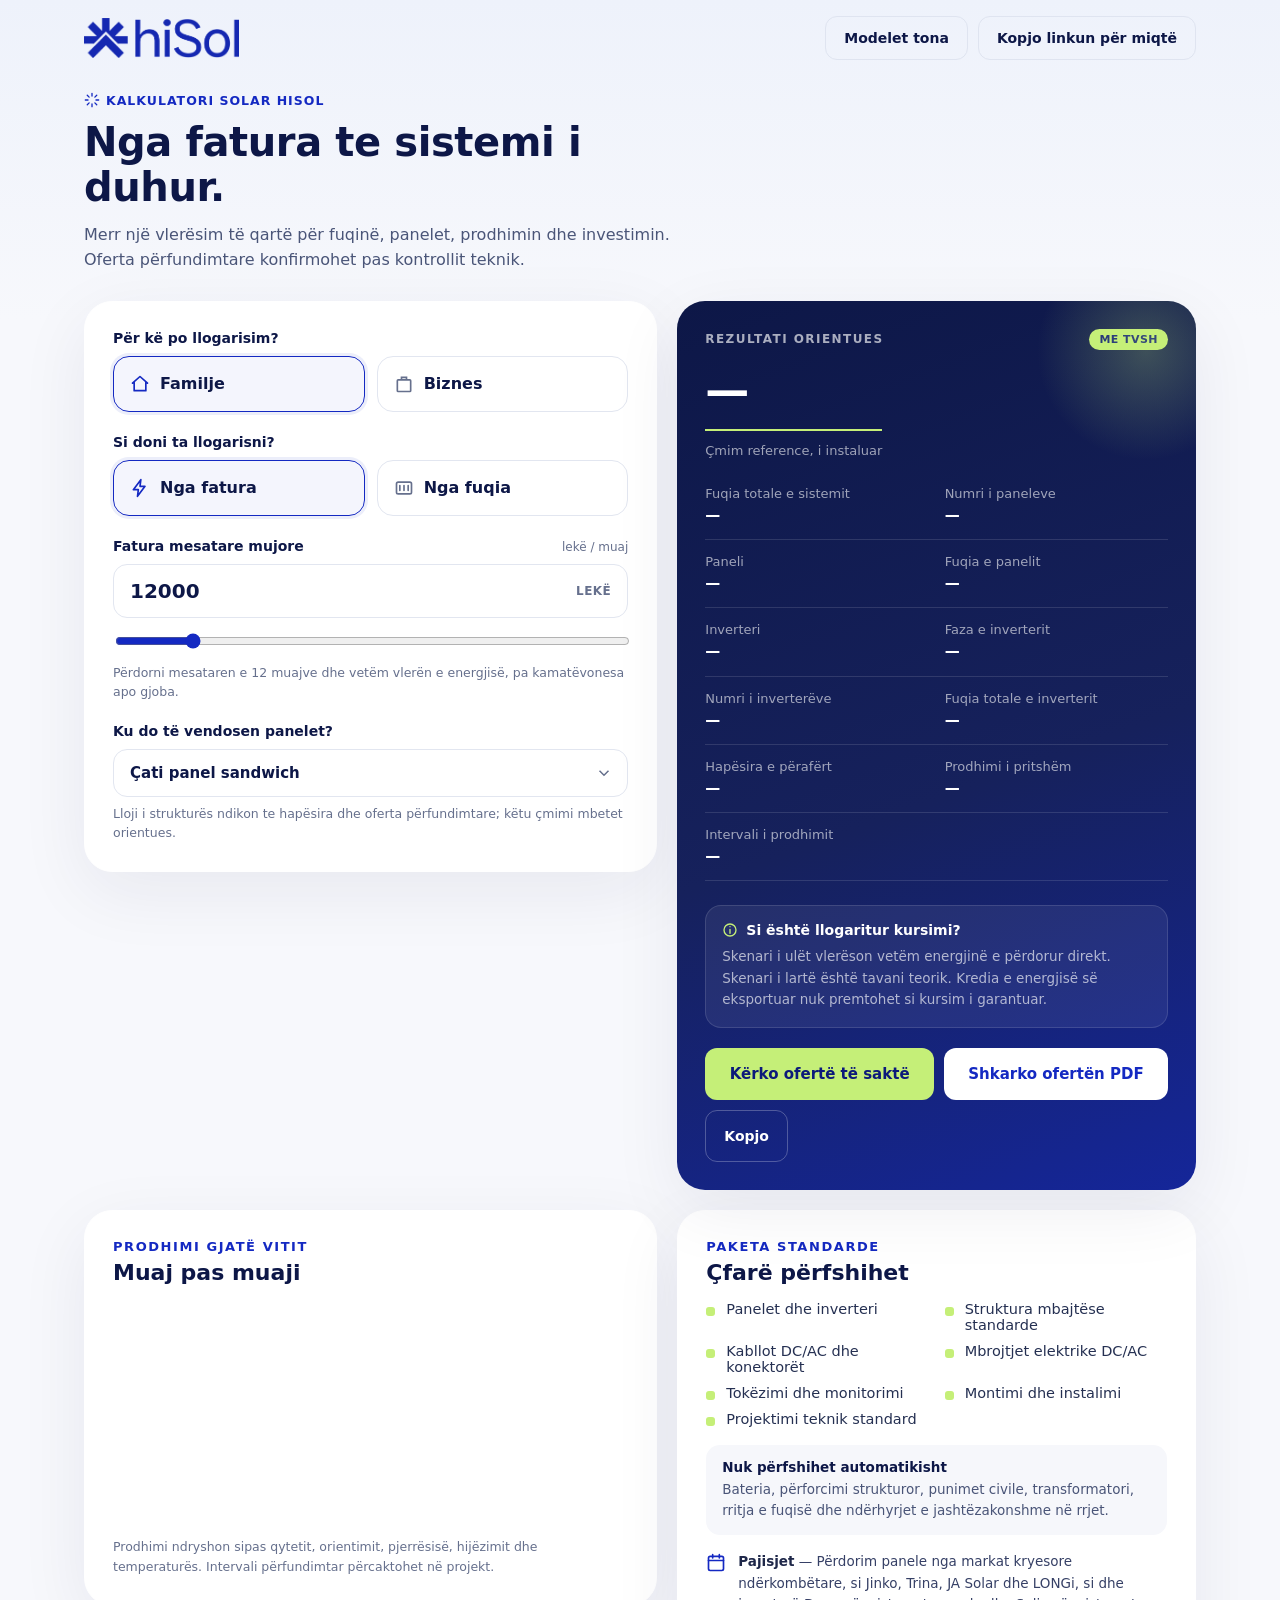
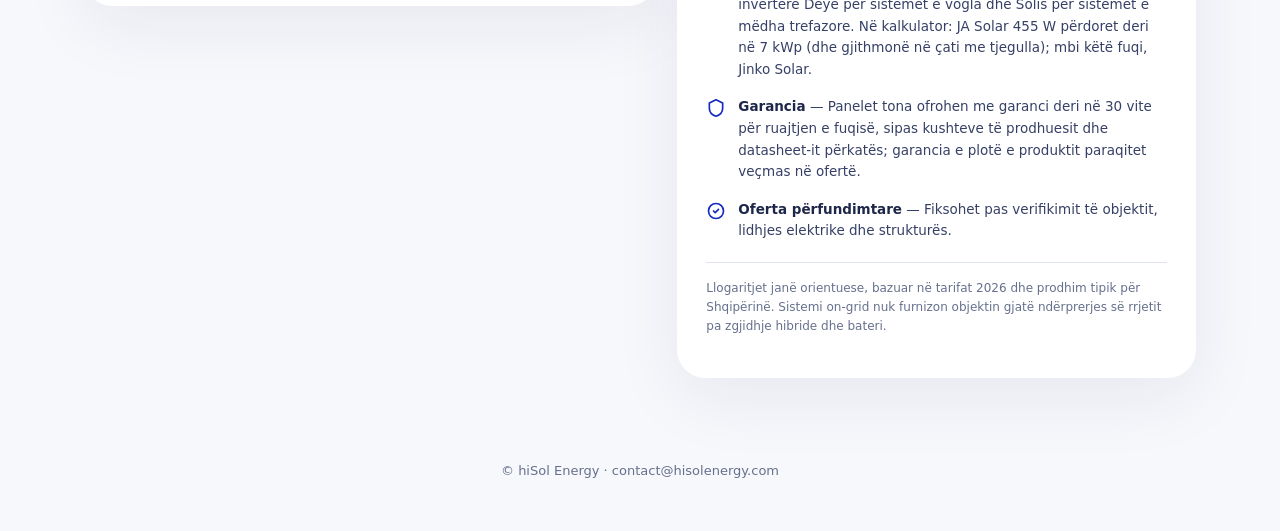
==== kalkulatori/index.html @ e98bb5c3 "move kalkulatori/index.html under kalkulatori/" ====
<!doctype html>
<html lang="sq">
<head>
  <meta charset="utf-8" />
  <meta name="viewport" content="width=device-width, initial-scale=1, viewport-fit=cover" />
  <title>Kalkulatori Solar | hiSol</title>
  <meta name="description" content="Llogarit fuqinë, panelet, prodhimin dhe çmimin orientues të sistemit fotovoltaik hiSol." />

  <link rel="icon" href="assets/favicon.svg" />
  <link rel="apple-touch-icon" href="assets/app-icon-180.png" />
  <link rel="manifest" href="manifest.webmanifest" />
  <meta name="theme-color" content="#1429c2" />
  <meta name="mobile-web-app-capable" content="yes" />
  <meta name="apple-mobile-web-app-capable" content="yes" />
  <meta name="apple-mobile-web-app-status-bar-style" content="default" />
  <meta name="apple-mobile-web-app-title" content="hiSol" />

  <link rel="stylesheet" href="css/styles.css" />
</head>
<body>
  <div class="page">
    <header class="topbar">
      <div class="topbar__inner">
        <img class="logo" src="assets/hisol-logo-header.png" alt="hiSol" />
        <div class="topbar__actions">
          <button id="modelsBtn" class="btn btn--outline" type="button">Modelet tona</button>
          <button id="installBtn" class="btn btn--outline" type="button" hidden>Shto hiSol në celular</button>
          <button id="copyLinkBtn" class="btn btn--outline" type="button">Kopjo linkun për miqtë</button>
        </div>
      </div>
    </header>

    <main class="container">
      <section class="hero">
        <p class="eyebrow">
          <svg class="eyebrow__icon" viewBox="0 0 24 24" fill="none" aria-hidden="true"><path d="M12 2v4M12 18v4M4.9 4.9l2.8 2.8M16.3 16.3l2.8 2.8M2 12h4M18 12h4M4.9 19.1l2.8-2.8M16.3 7.7l2.8-2.8" stroke="currentColor" stroke-width="2" stroke-linecap="round"/></svg>
          KALKULATORI SOLAR HISOL
        </p>
        <h1>Nga fatura te sistemi i duhur.</h1>
        <p class="hero__lead">
          Merr një vlerësim të qartë për fuqinë, panelet, prodhimin dhe investimin. Oferta përfundimtare
          konfirmohet pas kontrollit teknik.
        </p>
      </section>

      <section class="calc-grid">
        <!-- Form card -->
        <form id="calcForm" class="card form-card" novalidate>
          <div class="field-group">
            <label class="field-label">Për kë po llogarisim?</label>
            <div class="radio-row" data-name="customer">
              <label class="radio-tile">
                <input type="radio" name="customer" value="familjar" checked />
                <svg class="radio-tile__icon" viewBox="0 0 24 24" fill="none" aria-hidden="true"><path d="M3 11l9-8 9 8M5 10v10h14V10" stroke="currentColor" stroke-width="2" stroke-linecap="round" stroke-linejoin="round"/></svg>
                <span>Familje</span>
              </label>
              <label class="radio-tile">
                <input type="radio" name="customer" value="biznes" />
                <svg class="radio-tile__icon" viewBox="0 0 24 24" fill="none" aria-hidden="true"><rect x="4" y="7" width="16" height="14" rx="1" stroke="currentColor" stroke-width="2"/><path d="M9 7V4h6v3" stroke="currentColor" stroke-width="2"/></svg>
                <span>Biznes</span>
              </label>
            </div>
          </div>

          <div class="field-group">
            <label class="field-label">Si doni ta llogarisni?</label>
            <div class="radio-row" data-name="method">
              <label class="radio-tile">
                <input type="radio" name="method" value="fatura" checked />
                <svg class="radio-tile__icon" viewBox="0 0 24 24" fill="none" aria-hidden="true"><path d="M13 2 4 14h6l-1 8 9-12h-6l1-8Z" stroke="currentColor" stroke-width="2" stroke-linejoin="round"/></svg>
                <span>Nga fatura</span>
              </label>
              <label class="radio-tile">
                <input type="radio" name="method" value="fuqia" />
                <svg class="radio-tile__icon" viewBox="0 0 24 24" fill="none" aria-hidden="true"><rect x="3" y="5" width="18" height="14" rx="2" stroke="currentColor" stroke-width="2"/><path d="M7 9v6M12 9v6M17 9v6" stroke="currentColor" stroke-width="2" stroke-linecap="round"/></svg>
                <span>Nga fuqia</span>
              </label>
            </div>
          </div>

          <div class="field-group" id="billField">
            <div class="field-label-row">
              <label class="field-label" for="monthlyBill">Fatura mesatare mujore</label>
              <span class="field-unit">lekë / muaj</span>
            </div>
            <div class="number-input">
              <input type="number" id="monthlyBill" min="0" step="500" value="12000" inputmode="numeric" />
              <span class="number-input__suffix">LEKË</span>
            </div>
            <input type="range" id="monthlyBillRange" min="1000" max="80000" step="500" value="12000" />
            <p class="field-hint">Përdorni mesataren e 12 muajve dhe vetëm vlerën e energjisë, pa kamatëvonesa apo gjoba.</p>
          </div>

          <div class="field-group" id="kwpField" hidden>
            <div class="field-label-row">
              <label class="field-label" for="desiredKwp">Fuqia e kërkuar</label>
              <span class="field-unit">kWp</span>
            </div>
            <div class="number-input">
              <input type="number" id="desiredKwp" min="0" step="0.5" value="10" inputmode="decimal" />
              <span class="number-input__suffix">kWp</span>
            </div>
            <input type="range" id="desiredKwpRange" min="1" max="100" step="0.5" value="10" />
          </div>

          <div class="field-group">
            <label class="field-label" for="roof">Ku do të vendosen panelet?</label>
            <select id="roof" class="select">
              <option value="sandwich" selected>Çati panel sandwich</option>
              <option value="terrace">Terracë e sheshtë</option>
              <option value="tile">Çati me tjegulla</option>
              <option value="ground">Në tokë</option>
            </select>
            <p class="field-hint">Lloji i strukturës ndikon te hapësira dhe oferta përfundimtare; këtu çmimi mbetet orientues.</p>
          </div>
        </form>

        <!-- Results card -->
        <section class="card results-card">
          <div class="results-card__head">
            <p class="results-card__label">REZULTATI ORIENTUES</p>
            <span class="badge">ME TVSH</span>
          </div>
          <p class="results-card__price" id="resultPrice">—</p>
          <p class="results-card__price-caption" id="resultPriceCaption">Çmim reference, i instaluar</p>

          <dl class="results-list">
            <div class="results-list__row">
              <div><dt>Fuqia totale e sistemit</dt><dd id="resSystem">—</dd></div>
              <div><dt>Numri i paneleve</dt><dd id="resPanelCount">—</dd></div>
            </div>
            <div class="results-list__row">
              <div><dt>Paneli</dt><dd id="resPanelModel">—</dd></div>
              <div><dt>Fuqia e panelit</dt><dd id="resPanelWatts">—</dd></div>
            </div>
            <div class="results-list__row">
              <div><dt>Inverteri</dt><dd id="resInverter">—</dd></div>
              <div><dt>Faza e inverterit</dt><dd id="resInverterPhase">—</dd></div>
            </div>
            <div class="results-list__row">
              <div><dt>Numri i inverterëve</dt><dd id="resInverterCount">—</dd></div>
              <div><dt>Fuqia totale e inverterit</dt><dd id="resInverterTotalKw">—</dd></div>
            </div>
            <div class="results-list__row">
              <div><dt>Hapësira e përafërt</dt><dd id="resArea">—</dd></div>
              <div><dt>Prodhimi i pritshëm</dt><dd id="resProduction">—</dd></div>
            </div>
            <div class="results-list__row">
              <div><dt>Intervali i prodhimit</dt><dd id="resProductionRange">—</dd></div>
            </div>
            <div class="results-list__row" id="savingsRow" hidden>
              <div><dt>Kursimi i mundshëm</dt><dd class="accent" id="resSavings">—</dd></div>
              <div><dt>Kthimi i investimit</dt><dd class="accent" id="resPayback">—</dd></div>
            </div>
          </dl>

          <p class="results-card__minimum" id="minimumNote" hidden>Rezultati është ngritur te minimumi tregtar prej 3 kWp.</p>

          <div class="results-card__explain">
            <p class="results-card__explain-title">
              <svg viewBox="0 0 24 24" fill="none" aria-hidden="true"><path d="M12 17v-6M12 7h.01" stroke="currentColor" stroke-width="2" stroke-linecap="round"/><circle cx="12" cy="12" r="9" stroke="currentColor" stroke-width="2"/></svg>
              Si është llogaritur kursimi?
            </p>
            <p>Skenari i ulët vlerëson vetëm energjinë e përdorur direkt. Skenari i lartë është tavani teorik. Kredia e energjisë së eksportuar nuk premtohet si kursim i garantuar.</p>
          </div>

          <div class="results-card__actions">
            <button id="offerBtn" class="btn btn--lime" type="button">Kërko ofertë të saktë</button>
            <button id="pdfBtn" class="btn btn--white" type="button">Shkarko ofertën PDF</button>
            <button id="copySummaryBtn" class="btn btn--ghost" type="button">Kopjo</button>
          </div>
        </section>
      </section>

      <section class="lower-grid">
        <section class="card chart-card">
          <div class="chart-card__head">
            <div>
              <p class="section-label">PRODHIMI GJATË VITIT</p>
              <h2>Muaj pas muaji</h2>
            </div>
          </div>
          <div class="chart" id="monthlyChart" role="img" aria-label="Prodhimi mujor"></div>
          <p class="chart-note">Prodhimi ndryshon sipas qytetit, orientimit, pjerrësisë, hijëzimit dhe temperaturës. Intervali përfundimtar përcaktohet në projekt.</p>
        </section>

        <section class="card package-card">
          <p class="section-label">PAKETA STANDARDE</p>
          <h2>Çfarë përfshihet</h2>
          <ul class="checklist">
            <li>Panelet dhe inverteri</li>
            <li>Struktura mbajtëse standarde</li>
            <li>Kabllot DC/AC dhe konektorët</li>
            <li>Mbrojtjet elektrike DC/AC</li>
            <li>Tokëzimi dhe monitorimi</li>
            <li>Montimi dhe instalimi</li>
            <li>Projektimi teknik standard</li>
          </ul>

          <div class="info-block">
            <strong>Nuk përfshihet automatikisht</strong>
            <p>Bateria, përforcimi strukturor, punimet civile, transformatori, rritja e fuqisë dhe ndërhyrjet e jashtëzakonshme në rrjet.</p>
          </div>

          <div class="info-row">
            <svg viewBox="0 0 24 24" fill="none" aria-hidden="true"><rect x="3" y="4" width="18" height="17" rx="2" stroke="currentColor" stroke-width="2"/><path d="M3 9h18M8 2v4M16 2v4" stroke="currentColor" stroke-width="2" stroke-linecap="round"/></svg>
            <p><strong>Pajisjet</strong> — Përdorim panele nga markat kryesore ndërkombëtare, si Jinko, Trina, JA Solar dhe LONGi, si dhe inverterë Deye për sistemet e vogla dhe Solis për sistemet e mëdha trefazore. Në kalkulator: JA Solar 455 W përdoret deri në 7 kWp (dhe gjithmonë në çati me tjegulla); mbi këtë fuqi, Jinko Solar.</p>
          </div>
          <div class="info-row">
            <svg viewBox="0 0 24 24" fill="none" aria-hidden="true"><path d="M12 2 4 6v6c0 5 3.5 8.5 8 10 4.5-1.5 8-5 8-10V6l-8-4Z" stroke="currentColor" stroke-width="2" stroke-linejoin="round"/></svg>
            <p><strong>Garancia</strong> — Panelet tona ofrohen me garanci deri në 30 vite për ruajtjen e fuqisë, sipas kushteve të prodhuesit dhe datasheet-it përkatës; garancia e plotë e produktit paraqitet veçmas në ofertë.</p>
          </div>
          <div class="info-row">
            <svg viewBox="0 0 24 24" fill="none" aria-hidden="true"><path d="M9 12l2 2 4-4" stroke="currentColor" stroke-width="2" stroke-linecap="round" stroke-linejoin="round"/><circle cx="12" cy="12" r="9" stroke="currentColor" stroke-width="2"/></svg>
            <p><strong>Oferta përfundimtare</strong> — Fiksohet pas verifikimit të objektit, lidhjes elektrike dhe strukturës.</p>
          </div>

          <p class="disclaimer">
            Llogaritjet janë orientuese, bazuar në tarifat 2026 dhe prodhim tipik për Shqipërinë. Sistemi on-grid
            nuk furnizon objektin gjatë ndërprerjes së rrjetit pa zgjidhje hibride dhe bateri.
          </p>
        </section>
      </section>
    </main>

    <footer class="footer">
      <p>© <span id="year"></span> hiSol Energy · contact@hisolenergy.com</p>
    </footer>
  </div>

  <!-- Install / PDF dialogs -->
  <dialog id="installDialog" class="dialog">
    <h3>Mbaje hiSol në ekranin tënd</h3>
    <p>Hape kalkulatorin nga ikona në celular. Nevojitet internet.</p>
    <button id="installNowBtn" class="btn btn--primary" type="button" hidden>Instalo hiSol</button>
    <p><strong>iPhone:</strong> Hape linkun në Safari → Share / Ndaj → Add to Home Screen / Shto në ekranin kryesor.</p>
    <p><strong>Android:</strong> Hape në Chrome → menuja ⋮ → Instalo aplikacionin ose Shto në ekranin kryesor.</p>
    <p class="muted">Nëse e hape brenda WhatsApp ose Instagram, zgjidh fillimisht hapjen në shfletues.</p>
    <button class="btn btn--outline" type="button" data-close-dialog>Mbyll</button>
  </dialog>

  <dialog id="offerDialog" class="dialog">
    <h3>Kërko ofertë të saktë</h3>
    <p class="muted">Lini kontaktin tuaj — do t'ju hapet WhatsApp me një mesazh të gatshëm drejt hiSol, gati për ta dërguar.</p>
    <label class="field-label" for="offerName">Emri e mbiemri</label>
    <input type="text" id="offerName" class="text-input" placeholder="p.sh. Elton Hoxha" />
    <label class="field-label" for="offerPhone">Numri i telefonit</label>
    <input type="tel" id="offerPhone" class="text-input" placeholder="p.sh. 069 123 4567" inputmode="tel" />
    <p class="pdf-error" id="offerError" role="alert" hidden></p>
    <div class="dialog__actions">
      <button class="btn btn--outline" type="button" data-close-dialog>Anulo</button>
      <button id="offerSubmitBtn" class="btn btn--primary" type="button">Dërgo në WhatsApp</button>
    </div>
  </dialog>

  <dialog id="pdfDialog" class="dialog">
    <h3>Shkarko ofertën PDF</h3>
    <p class="muted">Përfshin përmbledhjen e sistemit dhe fletët teknike të panelit e inverterit të zgjedhur.</p>
    <label class="field-label" for="pdfClientName">Emri i klientit (opsionale)</label>
    <input type="text" id="pdfClientName" class="text-input" placeholder="p.sh. Elton Hoxha" />
    <label class="field-label" for="pdfClientLocation">Vendndodhja (opsionale)</label>
    <input type="text" id="pdfClientLocation" class="text-input" placeholder="p.sh. Tiranë" />
    <p class="pdf-error" id="pdfError" role="alert" hidden></p>
    <div class="dialog__actions">
      <button class="btn btn--outline" type="button" data-close-dialog>Anulo</button>
      <button id="pdfGenerateBtn" class="btn btn--primary" type="button">Shkarko PDF-në e plotë</button>
    </div>
  </dialog>

  <dialog id="modelsDialog" class="dialog dialog--catalog">
    <div class="catalog-head">
      <h3>Modelet me të cilat punojmë</h3>
      <p class="muted">Katalogu i plotë i paneleve dhe inverterëve. Çmimi dhe konfigurimi final konfirmohen pas verifikimit teknik.</p>
    </div>
    <div id="modelsContent" class="catalog-grid"></div>
    <button class="btn btn--outline" type="button" data-close-dialog>Mbyll</button>
  </dialog>

  <div id="toast" class="toast" hidden></div>

  <script src="vendor/pdf-lib.min.js"></script>
  <script type="module" src="js/app.js"></script>
</body>
</html>
---- kalkulatori/css/styles.css ----
:root {
  --blue: #1429c2;
  --blue-dark: #10229f;
  --navy: #0d1747;
  --lime: #c5ef78;
  --lime-dark: #a7d94d;
  --ink: #0d1747;
  --muted: #66708d;
  --muted-2: #4a5578;
  --border: #dfe4f0;
  --bg: #f6f7fb;
  --white: #ffffff;
  --radius-lg: 28px;
  --radius-md: 18px;
  --radius-sm: 12px;
  --shadow: 0 20px 70px rgba(22, 32, 77, 0.07);
  --font: "Inter", ui-sans-serif, system-ui, -apple-system, "Segoe UI", sans-serif;
}

* { box-sizing: border-box; }

/* [hidden] must always win over component display rules of equal specificity
   (e.g. .btn{display:inline-flex}, .results-list__row{display:grid}). */
[hidden] { display: none !important; }

html, body {
  margin: 0;
  padding: 0;
  background: linear-gradient(180deg, #eef2fb 0%, #f7f8fc 320px, #f7f8fc 100%);
  color: var(--ink);
  font-family: var(--font);
  -webkit-font-smoothing: antialiased;
}

img { max-width: 100%; display: block; }

.container {
  max-width: 1152px;
  margin: 0 auto;
  padding: 0 20px 48px;
}

.topbar__inner {
  max-width: 1152px;
  margin: 0 auto;
  display: flex;
  align-items: center;
  justify-content: space-between;
  gap: 12px;
  padding: 16px 20px 4px;
  flex-wrap: wrap;
}

.logo { height: 40px; width: auto; }

.topbar__actions {
  display: flex;
  gap: 10px;
  flex-wrap: wrap;
  justify-content: flex-end;
}

/* Buttons */
.btn {
  appearance: none;
  border: none;
  cursor: pointer;
  border-radius: var(--radius-sm);
  font-family: var(--font);
  font-weight: 700;
  font-size: 14px;
  padding: 10px 18px;
  height: 44px;
  display: inline-flex;
  align-items: center;
  justify-content: center;
  gap: 8px;
  text-decoration: none;
  transition: background 0.15s ease, border-color 0.15s ease, opacity 0.15s ease;
  white-space: nowrap;
}
.btn--outline {
  background: transparent;
  border: 1px solid var(--border);
  color: var(--navy);
}
.btn--outline:hover { border-color: var(--blue); color: var(--blue); }
.btn--primary { background: var(--blue); color: #fff; height: 48px; width: 100%; font-size: 15px; }
.btn--primary:hover { background: var(--blue-dark); }
.btn--primary:disabled { opacity: 0.7; cursor: default; }
.btn--lime { background: var(--lime); color: #0c1a7a; height: 52px; flex: 1 1 auto; font-size: 15px; }
.btn--lime:hover { background: var(--lime-dark); }
.btn--white { background: #fff; color: var(--blue); height: 52px; flex: 1 1 auto; font-size: 15px; }
.btn--white:hover { background: #f0f1f8; }
.btn--white:disabled { opacity: 0.7; cursor: default; }
.btn--ghost { background: transparent; border: 1px solid rgba(255,255,255,0.25); color: #fff; height: 52px; }
.btn--ghost:hover { background: rgba(255,255,255,0.1); }

/* Hero */
.hero { padding: 28px 0 8px; max-width: 640px; }
.eyebrow {
  display: inline-flex;
  align-items: center;
  gap: 6px;
  color: var(--blue);
  font-weight: 700;
  font-size: 12.5px;
  letter-spacing: 0.08em;
  margin: 0 0 12px;
}
.eyebrow__icon { width: 16px; height: 16px; }
.hero h1 { font-size: clamp(28px, 4.4vw, 40px); line-height: 1.12; margin: 0 0 12px; letter-spacing: -0.01em; }
.hero__lead { color: var(--muted-2); font-size: 16px; line-height: 1.6; margin: 0; }

/* Cards */
.card {
  background: #fff;
  border-radius: var(--radius-lg);
  border: 1px solid #fff;
  box-shadow: var(--shadow);
  padding: 20px;
}
@media (min-width: 640px) { .card { padding: 28px; } }

.calc-grid {
  display: grid;
  gap: 20px;
  margin-top: 20px;
  grid-template-columns: 1fr;
}
@media (min-width: 960px) {
  .calc-grid { grid-template-columns: 1.05fr 0.95fr; align-items: start; }
}

/* Form */
.field-group { margin-bottom: 22px; }
.field-group:last-child { margin-bottom: 0; }
.field-label { display: block; font-size: 14px; font-weight: 600; color: var(--navy); margin-bottom: 10px; }
.field-label-row { display: flex; align-items: baseline; justify-content: space-between; margin-bottom: 10px; }
.field-label-row .field-label { margin-bottom: 0; }
.field-unit { font-size: 12px; color: var(--muted); }
.field-hint { font-size: 12.5px; color: var(--muted); margin: 8px 0 0; line-height: 1.5; }

.radio-row { display: grid; grid-template-columns: 1fr 1fr; gap: 12px; }
.radio-tile {
  display: flex;
  align-items: center;
  gap: 10px;
  min-height: 56px;
  padding: 12px 16px;
  border: 1px solid #e2e6f0;
  border-radius: 16px;
  cursor: pointer;
  transition: border-color 0.15s ease, background 0.15s ease, box-shadow 0.15s ease;
  background: #fff;
}
.radio-tile input { position: absolute; opacity: 0; pointer-events: none; }
.radio-tile__icon { width: 20px; height: 20px; color: var(--muted); flex-shrink: 0; }
.radio-tile span { font-weight: 600; color: var(--navy); }
.radio-tile:has(input:checked) {
  border-color: var(--blue);
  background: rgba(20, 41, 194, 0.045);
  box-shadow: 0 0 0 3px rgba(20, 41, 194, 0.08);
}
.radio-tile:has(input:checked) .radio-tile__icon { color: var(--blue); }
.radio-tile:hover { border-color: rgba(20, 41, 194, 0.45); }

.number-input {
  position: relative;
  display: flex;
  align-items: center;
  border: 1px solid #e2e6f0;
  border-radius: 14px;
  overflow: hidden;
  background: #fff;
}
.number-input input {
  border: none;
  outline: none;
  font-size: 20px;
  font-weight: 700;
  padding: 14px 16px;
  width: 100%;
  font-family: var(--font);
  color: var(--navy);
  background: transparent;
  -moz-appearance: textfield;
}
.number-input input::-webkit-outer-spin-button,
.number-input input::-webkit-inner-spin-button { -webkit-appearance: none; margin: 0; }
.number-input__suffix { padding: 0 16px; font-size: 12px; font-weight: 700; color: var(--muted); letter-spacing: 0.04em; }
.number-input:focus-within { border-color: var(--blue); box-shadow: 0 0 0 3px rgba(20, 41, 194, 0.1); }

input[type="range"] {
  width: 100%;
  margin-top: 12px;
  accent-color: var(--blue);
  height: 22px;
}

.select {
  width: 100%;
  border: 1px solid #e2e6f0;
  border-radius: 14px;
  padding: 14px 16px;
  font-size: 15px;
  font-weight: 600;
  color: var(--navy);
  background: #fff;
  font-family: var(--font);
  appearance: none;
  background-image: url("data:image/svg+xml,%3Csvg xmlns='http://www.w3.org/2000/svg' viewBox='0 0 24 24' fill='none' stroke='%2366708d' stroke-width='2'%3E%3Cpath d='M6 9l6 6 6-6'/%3E%3C/svg%3E");
  background-repeat: no-repeat;
  background-position: right 14px center;
  background-size: 18px;
}
.select:focus { outline: none; border-color: var(--blue); box-shadow: 0 0 0 3px rgba(20, 41, 194, 0.1); }

/* Results card */
.results-card {
  background: linear-gradient(160deg, var(--navy) 0%, #16215c 55%, var(--blue) 130%);
  color: #fff;
  border: none;
  position: relative;
  overflow: hidden;
}
.results-card::after {
  content: "";
  position: absolute;
  top: -60px; right: -60px;
  width: 220px; height: 220px;
  border-radius: 50%;
  background: radial-gradient(circle, rgba(197,239,120,0.25), transparent 70%);
  pointer-events: none;
}
.results-card__head { display: flex; align-items: center; justify-content: space-between; }
.results-card__label { font-size: 12px; font-weight: 700; letter-spacing: 0.12em; color: rgba(255,255,255,0.65); margin: 0; }
.badge { background: var(--lime); color: #0c1a7a; font-size: 11px; font-weight: 800; padding: 4px 10px; border-radius: 999px; letter-spacing: 0.04em; }
.results-card__price { font-size: clamp(32px, 6vw, 44px); font-weight: 800; margin: 14px 0 2px; letter-spacing: -0.01em; }
.results-card__price-caption { margin: 0 0 6px; font-size: 13px; color: rgba(255,255,255,0.6); border-top: 2px solid var(--lime); padding-top: 12px; margin-top: 12px; display: inline-block; }

.results-list { margin: 8px 0 0; }
.results-list__row {
  display: grid;
  grid-template-columns: 1fr 1fr;
  gap: 16px;
  border-bottom: 1px solid rgba(255,255,255,0.12);
  padding: 14px 0;
}
.results-list__row:last-child { border-bottom: none; }
.results-list dt { font-size: 13px; color: rgba(255,255,255,0.6); margin: 0 0 4px; }
.results-list dd { margin: 0; font-size: 15px; font-weight: 600; line-height: 1.35; }
.results-list dd.accent { color: var(--lime); font-size: 16px; }

.results-card__minimum {
  margin: 16px 0 0;
  background: rgba(255,255,255,0.08);
  border-radius: 12px;
  padding: 12px;
  font-size: 13px;
  line-height: 1.5;
  color: rgba(255,255,255,0.85);
}

.results-card__explain {
  margin-top: 24px;
  border: 1px solid rgba(255,255,255,0.12);
  background: rgba(255,255,255,0.065);
  border-radius: 16px;
  padding: 16px;
}
.results-card__explain-title {
  display: flex; align-items: center; gap: 8px;
  font-size: 14px; font-weight: 700; margin: 0;
}
.results-card__explain-title svg { width: 16px; height: 16px; color: var(--lime); flex-shrink: 0; }
.results-card__explain p:last-child { margin: 8px 0 0; font-size: 13.5px; line-height: 1.6; color: rgba(255,255,255,0.65); }

.results-card__actions { margin-top: 20px; display: flex; flex-wrap: wrap; gap: 10px; }
.results-card__actions .btn--lime,
.results-card__actions .btn--white { min-width: 160px; }

/* Lower grid */
.lower-grid {
  display: grid;
  gap: 20px;
  margin-top: 20px;
  grid-template-columns: 1fr;
}
@media (min-width: 960px) {
  .lower-grid { grid-template-columns: 1.05fr 0.95fr; align-items: start; }
}

.section-label { font-size: 13px; font-weight: 700; letter-spacing: 0.12em; color: var(--blue); margin: 0; text-transform: uppercase; }
.chart-card h2, .package-card h2 { font-size: 22px; margin: 6px 0 0; color: var(--navy); }
.chart-card__head { display: flex; align-items: flex-start; justify-content: space-between; gap: 12px; }

.chart { display: flex; align-items: flex-end; gap: 6px; height: 208px; margin-top: 28px; }
@media (min-width: 640px) { .chart { gap: 12px; } }
.chart__col { flex: 1; display: flex; flex-direction: column; align-items: center; gap: 8px; height: 100%; justify-content: flex-end; }
.chart__bar { width: 100%; max-width: 42px; border-radius: 8px 8px 3px 3px; background: linear-gradient(180deg, var(--lime) 0%, var(--blue) 160%); min-height: 4px; }
.chart__label { font-size: 11px; color: var(--muted); font-weight: 600; }
.chart-note { font-size: 12.5px; color: var(--muted); line-height: 1.6; margin: 16px 0 0; }

.checklist { list-style: none; margin: 16px 0 0; padding: 0; display: grid; grid-template-columns: 1fr 1fr; gap: 10px 16px; }
.checklist li {
  position: relative;
  padding-left: 20px;
  font-size: 14.5px;
  color: #253052;
  font-weight: 500;
}
.checklist li::before {
  content: "";
  position: absolute;
  left: 0; top: 6px;
  width: 9px; height: 9px;
  border-radius: 3px;
  background: var(--lime);
}

.info-block {
  margin-top: 18px;
  background: var(--bg);
  border-radius: 14px;
  padding: 14px 16px;
}
.info-block strong { display: block; font-size: 13.5px; color: var(--navy); margin-bottom: 4px; }
.info-block p { margin: 0; font-size: 13.5px; color: var(--muted-2); line-height: 1.55; }

.info-row { display: flex; gap: 12px; margin-top: 16px; }
.info-row svg { width: 20px; height: 20px; color: var(--blue); flex-shrink: 0; margin-top: 2px; }
.info-row p { margin: 0; font-size: 13.5px; line-height: 1.6; color: #364066; }
.info-row strong { color: #1e2749; }

.disclaimer { margin-top: 20px; border-top: 1px solid var(--border); padding-top: 16px; font-size: 12px; line-height: 1.6; color: var(--muted); }

.footer { text-align: center; padding: 24px 20px 40px; color: var(--muted); font-size: 13px; }

/* Dialog */
.dialog {
  border: none;
  border-radius: 20px;
  padding: 24px;
  max-width: 420px;
  width: calc(100% - 40px);
  box-shadow: 0 30px 80px rgba(13,23,71,0.25);
  color: var(--navy);
  font-family: var(--font);
}
.dialog::backdrop { background: rgba(13,23,71,0.45); backdrop-filter: blur(2px); }
.dialog--catalog { max-width: 880px; max-height: calc(100vh - 60px); overflow-y: auto; }

.catalog-head { border-bottom: 1px solid var(--border); padding-bottom: 14px; margin-bottom: 4px; }
.catalog-head h3 { margin-bottom: 4px; }

.catalog-grid {
  display: grid;
  grid-template-columns: repeat(auto-fill, minmax(200px, 1fr));
  gap: 14px;
  margin: 16px 0;
}

.catalog-card {
  display: flex;
  flex-direction: column;
  border: 1px solid #e6e9f2;
  border-radius: 16px;
  padding: 16px;
  background: #fff;
  transition: border-color 0.15s ease, box-shadow 0.15s ease;
}
.catalog-card:hover { border-color: rgba(20,41,194,0.35); box-shadow: 0 6px 18px rgba(22,32,77,0.06); }
.catalog-card__brand { font-size: 11px; font-weight: 700; letter-spacing: 0.08em; color: var(--blue); text-transform: uppercase; margin: 0; }
.catalog-card__model { font-size: 15px; font-weight: 700; color: var(--navy); margin: 6px 0 10px; line-height: 1.3; word-break: break-word; }
.catalog-card__power { display: inline-block; align-self: flex-start; font-size: 12px; font-weight: 700; color: #253052; background: var(--bg); border-radius: 999px; padding: 4px 12px; margin-bottom: 14px; }
.catalog-card__link {
  margin-top: auto;
  text-align: center;
  font-size: 13px;
  font-weight: 700;
  color: var(--blue);
  text-decoration: none;
  border: 1px solid var(--border);
  border-radius: 10px;
  padding: 9px 12px;
}
.catalog-card__link:hover { background: rgba(20,41,194,0.06); }
.dialog h3 { margin: 0 0 10px; font-size: 19px; }
.dialog p { font-size: 14.5px; line-height: 1.6; margin: 0 0 12px; color: #3a4364; }
.dialog p.muted { color: var(--muted); font-size: 13px; }
.dialog .btn { margin-top: 4px; }
.dialog__actions { display: flex; gap: 10px; margin-top: 8px; }
.dialog__actions .btn { flex: 1; }

.text-input {
  width: 100%;
  border: 1px solid #e2e6f0;
  border-radius: 12px;
  padding: 12px 14px;
  font-size: 14px;
  font-family: var(--font);
  margin: 0 0 14px;
}
.text-input:focus { outline: none; border-color: var(--blue); box-shadow: 0 0 0 3px rgba(20,41,194,0.1); }

.pdf-error {
  background: #fef2f2; color: #b91c1c; border-radius: 10px; padding: 10px 12px; font-size: 13px; margin-bottom: 12px;
}

/* Toast */
.toast {
  position: fixed;
  bottom: 24px;
  left: 50%;
  transform: translateX(-50%);
  background: var(--navy);
  color: #fff;
  padding: 12px 20px;
  border-radius: 12px;
  font-size: 14px;
  font-weight: 600;
  box-shadow: 0 12px 30px rgba(13,23,71,0.3);
  z-index: 50;
}

@media (max-width: 480px) {
  .checklist { grid-template-columns: 1fr; }
  .results-card__actions { flex-direction: column; }
  .results-card__actions .btn { width: 100%; }
}
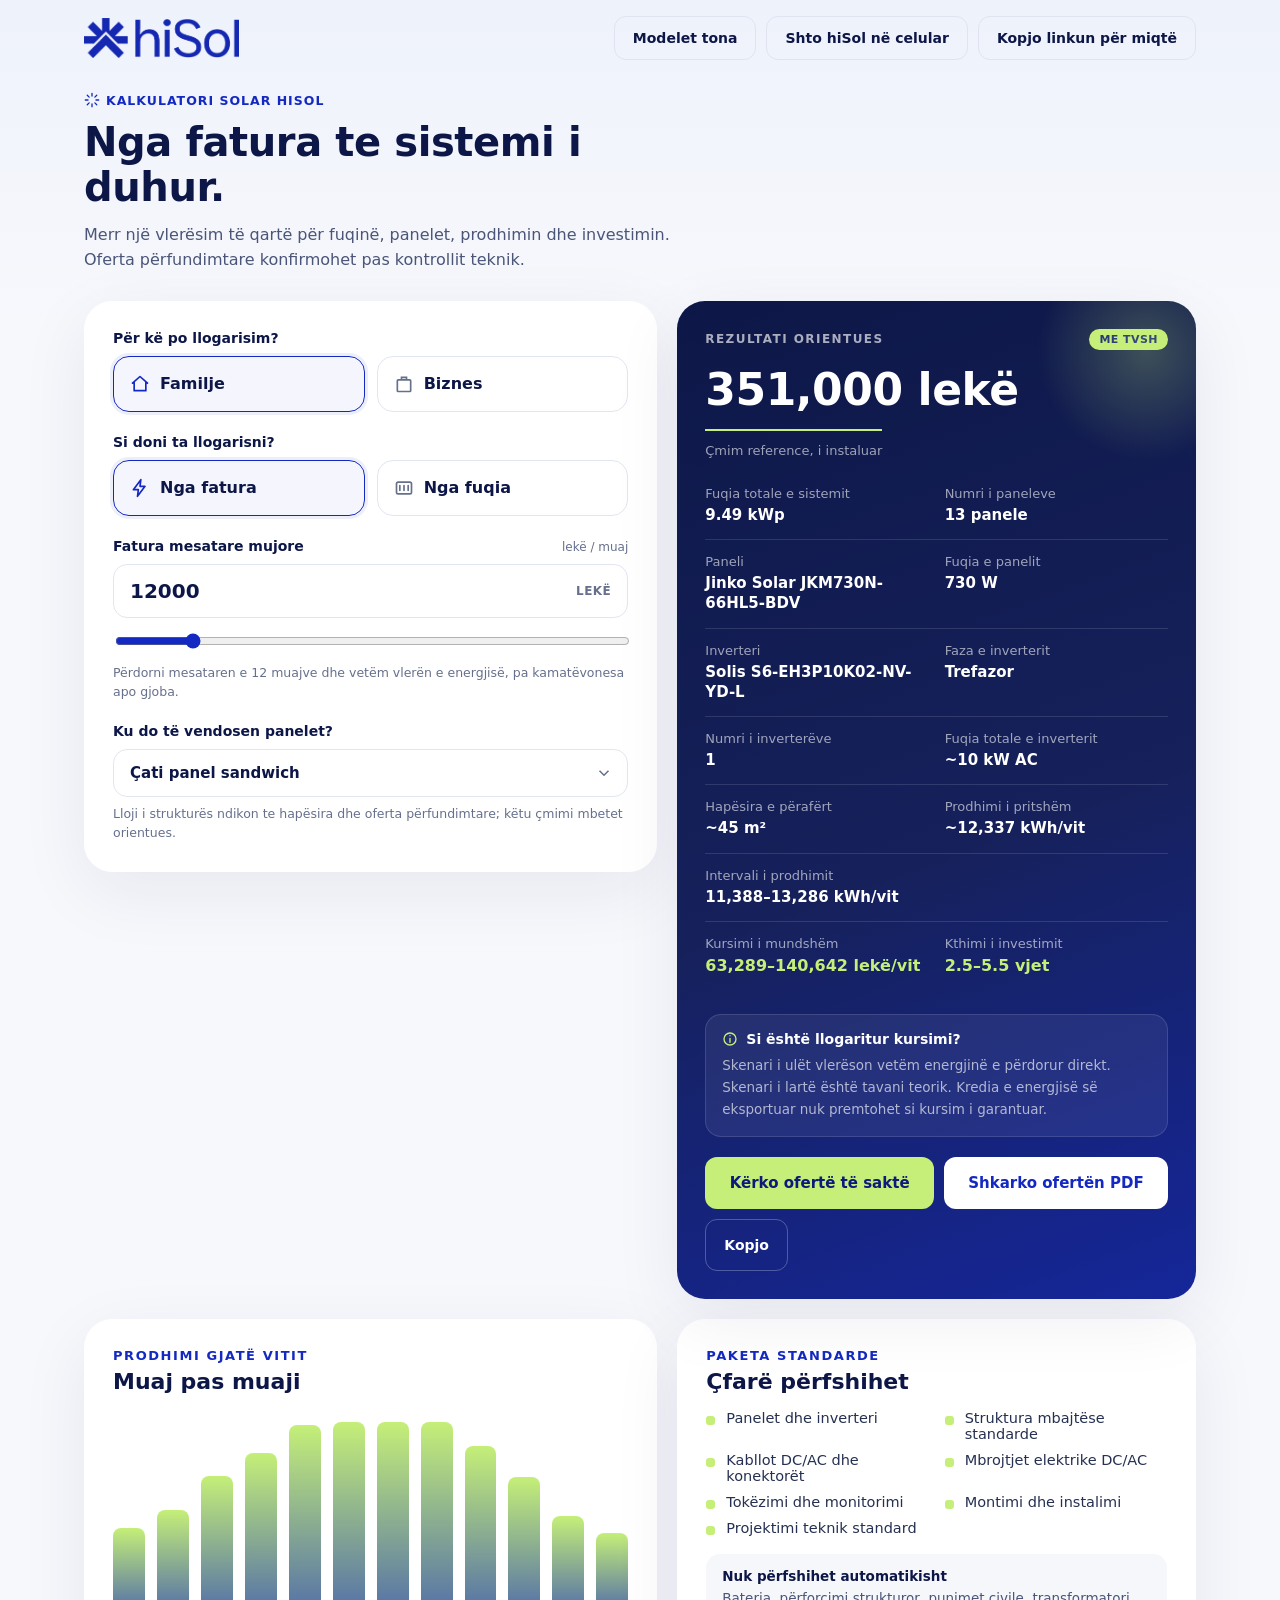
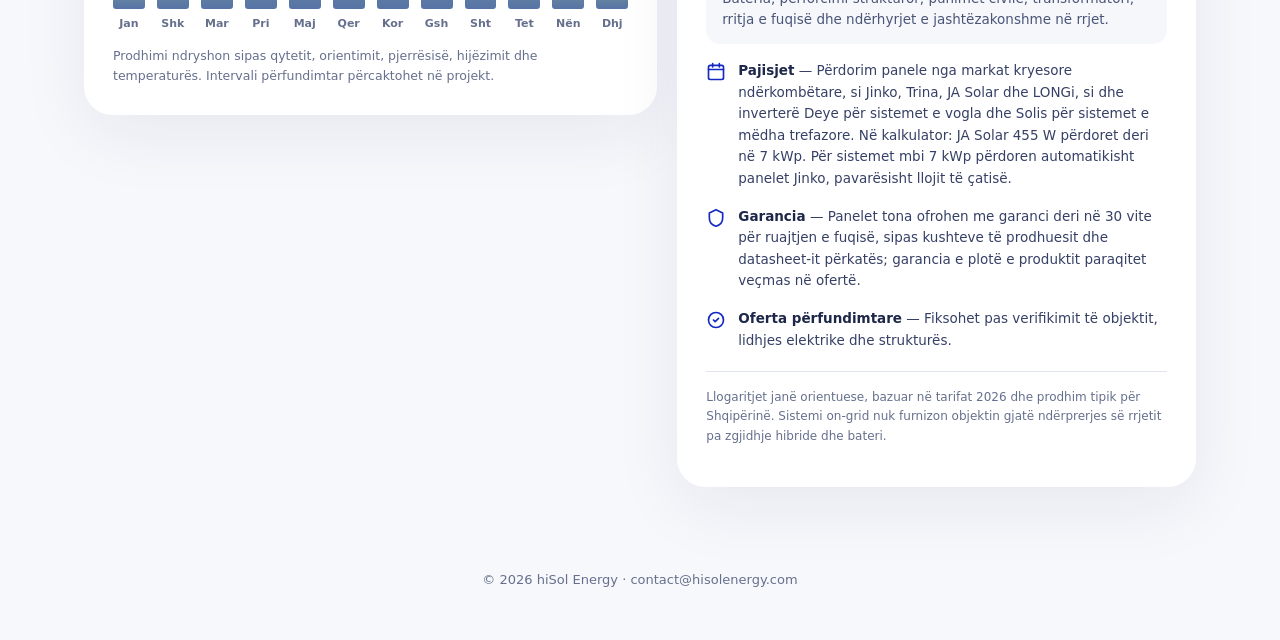
==== commit 9010c90e: "Update outdated JA Solar 7kWp rule text (no longer roof-type dependent)" ====
--- a/kalkulatori/index.html
+++ b/kalkulatori/index.html
@@ -204,7 +204,7 @@
 
           <div class="info-row">
             <svg viewBox="0 0 24 24" fill="none" aria-hidden="true"><rect x="3" y="4" width="18" height="17" rx="2" stroke="currentColor" stroke-width="2"/><path d="M3 9h18M8 2v4M16 2v4" stroke="currentColor" stroke-width="2" stroke-linecap="round"/></svg>
-            <p><strong>Pajisjet</strong> — Përdorim panele nga markat kryesore ndërkombëtare, si Jinko, Trina, JA Solar dhe LONGi, si dhe inverterë Deye për sistemet e vogla dhe Solis për sistemet e mëdha trefazore. Në kalkulator: JA Solar 455 W përdoret deri në 7 kWp (dhe gjithmonë në çati me tjegulla); mbi këtë fuqi, Jinko Solar.</p>
+            <p><strong>Pajisjet</strong> — Përdorim panele nga markat kryesore ndërkombëtare, si Jinko, Trina, JA Solar dhe LONGi, si dhe inverterë Deye për sistemet e vogla dhe Solis për sistemet e mëdha trefazore. Në kalkulator: JA Solar 455 W përdoret deri në 7 kWp. Për sistemet mbi 7 kWp përdoren automatikisht panelet Jinko, pavarësisht llojit të çatisë.</p>
           </div>
           <div class="info-row">
             <svg viewBox="0 0 24 24" fill="none" aria-hidden="true"><path d="M12 2 4 6v6c0 5 3.5 8.5 8 10 4.5-1.5 8-5 8-10V6l-8-4Z" stroke="currentColor" stroke-width="2" stroke-linejoin="round"/></svg>
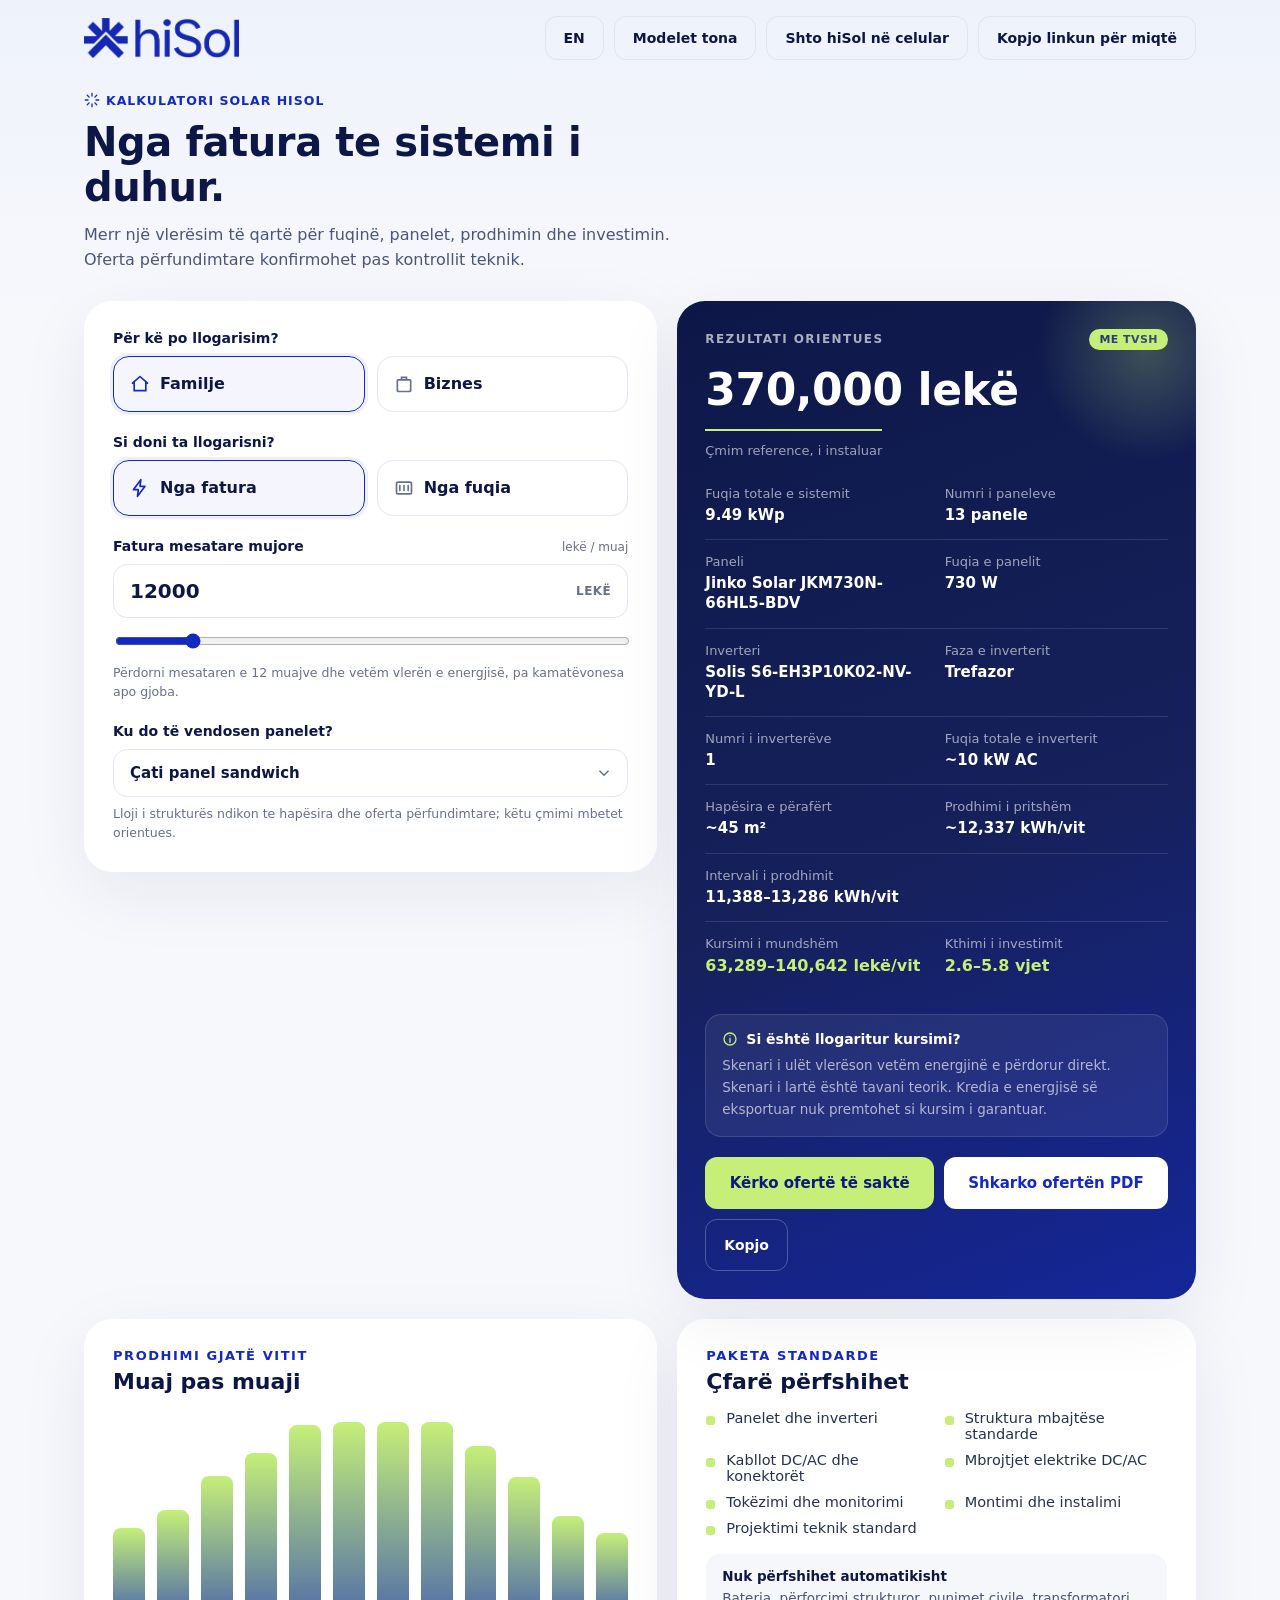
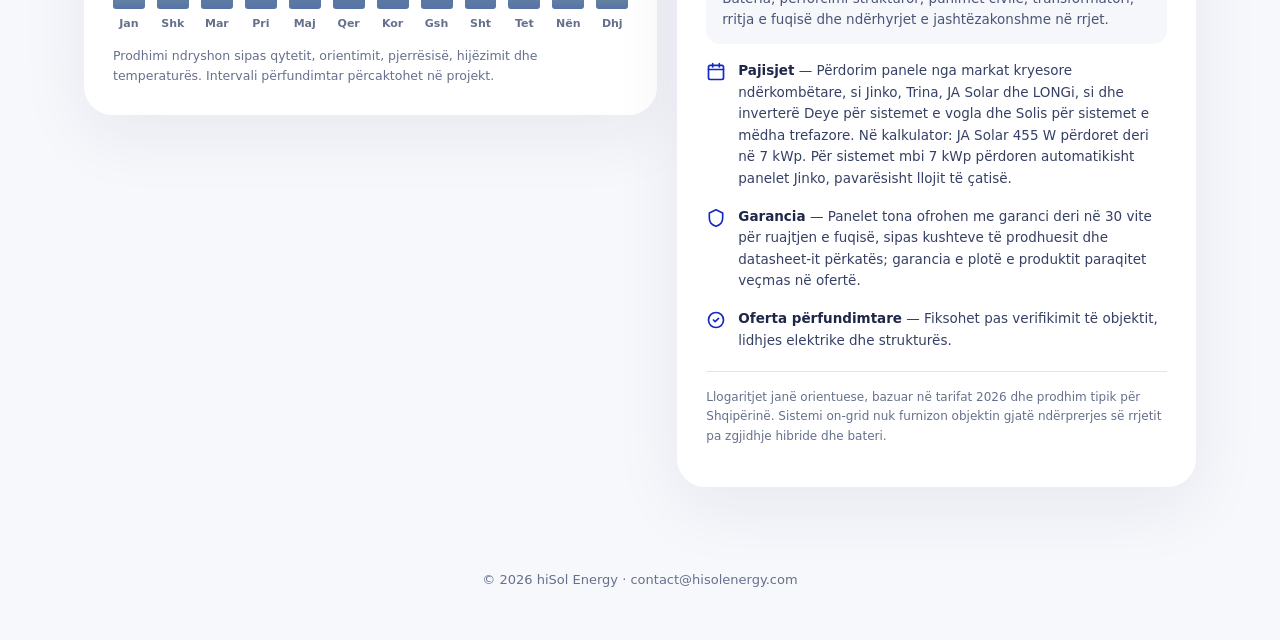
==== commit 66b3e94a: "Add full SQ/EN language toggle across the site and calculator Adds i18n.js, a shared client-side dic" ====
--- a/kalkulatori/index.html
+++ b/kalkulatori/index.html
@@ -21,11 +21,12 @@
   <div class="page">
     <header class="topbar">
       <div class="topbar__inner">
-        <img class="logo" src="assets/hisol-logo-header.png" alt="hiSol" />
+        <a class="logo-link" href="../" aria-label="hiSol"><img class="logo" src="assets/hisol-logo-header.png" alt="hiSol" /></a>
         <div class="topbar__actions">
-          <button id="modelsBtn" class="btn btn--outline" type="button">Modelet tona</button>
-          <button id="installBtn" class="btn btn--outline" type="button" hidden>Shto hiSol në celular</button>
-          <button id="copyLinkBtn" class="btn btn--outline" type="button">Kopjo linkun për miqtë</button>
+          <button type="button" class="btn btn--outline" data-lang-toggle aria-label="Switch to English">EN</button>
+          <button id="modelsBtn" class="btn btn--outline" type="button" data-i18n="calc.modelsBtn">Modelet tona</button>
+          <button id="installBtn" class="btn btn--outline" type="button" hidden data-i18n="calc.installBtn">Shto hiSol në celular</button>
+          <button id="copyLinkBtn" class="btn btn--outline" type="button" data-i18n="calc.copyLinkBtn">Kopjo linkun për miqtë</button>
         </div>
       </div>
     </header>
@@ -34,10 +35,10 @@
       <section class="hero">
         <p class="eyebrow">
           <svg class="eyebrow__icon" viewBox="0 0 24 24" fill="none" aria-hidden="true"><path d="M12 2v4M12 18v4M4.9 4.9l2.8 2.8M16.3 16.3l2.8 2.8M2 12h4M18 12h4M4.9 19.1l2.8-2.8M16.3 7.7l2.8-2.8" stroke="currentColor" stroke-width="2" stroke-linecap="round"/></svg>
-          KALKULATORI SOLAR HISOL
+          <span data-i18n="calc.heroEyebrow">KALKULATORI SOLAR HISOL</span>
         </p>
-        <h1>Nga fatura te sistemi i duhur.</h1>
-        <p class="hero__lead">
+        <h1 data-i18n="calc.heroH1">Nga fatura te sistemi i duhur.</h1>
+        <p class="hero__lead" data-i18n="calc.heroLead">
           Merr një vlerësim të qartë për fuqinë, panelet, prodhimin dhe investimin. Oferta përfundimtare
           konfirmohet pas kontrollit teknik.
         </p>
@@ -47,53 +48,53 @@
         <!-- Form card -->
         <form id="calcForm" class="card form-card" novalidate>
           <div class="field-group">
-            <label class="field-label">Për kë po llogarisim?</label>
+            <label class="field-label" data-i18n="calc.forWhomLabel">Për kë po llogarisim?</label>
             <div class="radio-row" data-name="customer">
               <label class="radio-tile">
                 <input type="radio" name="customer" value="familjar" checked />
                 <svg class="radio-tile__icon" viewBox="0 0 24 24" fill="none" aria-hidden="true"><path d="M3 11l9-8 9 8M5 10v10h14V10" stroke="currentColor" stroke-width="2" stroke-linecap="round" stroke-linejoin="round"/></svg>
-                <span>Familje</span>
+                <span data-i18n="calc.customerFamily">Familje</span>
               </label>
               <label class="radio-tile">
                 <input type="radio" name="customer" value="biznes" />
                 <svg class="radio-tile__icon" viewBox="0 0 24 24" fill="none" aria-hidden="true"><rect x="4" y="7" width="16" height="14" rx="1" stroke="currentColor" stroke-width="2"/><path d="M9 7V4h6v3" stroke="currentColor" stroke-width="2"/></svg>
-                <span>Biznes</span>
+                <span data-i18n="calc.customerBusiness">Biznes</span>
               </label>
             </div>
           </div>
 
           <div class="field-group">
-            <label class="field-label">Si doni ta llogarisni?</label>
+            <label class="field-label" data-i18n="calc.methodLabel">Si doni ta llogarisni?</label>
             <div class="radio-row" data-name="method">
               <label class="radio-tile">
                 <input type="radio" name="method" value="fatura" checked />
                 <svg class="radio-tile__icon" viewBox="0 0 24 24" fill="none" aria-hidden="true"><path d="M13 2 4 14h6l-1 8 9-12h-6l1-8Z" stroke="currentColor" stroke-width="2" stroke-linejoin="round"/></svg>
-                <span>Nga fatura</span>
+                <span data-i18n="calc.methodBill">Nga fatura</span>
               </label>
               <label class="radio-tile">
                 <input type="radio" name="method" value="fuqia" />
                 <svg class="radio-tile__icon" viewBox="0 0 24 24" fill="none" aria-hidden="true"><rect x="3" y="5" width="18" height="14" rx="2" stroke="currentColor" stroke-width="2"/><path d="M7 9v6M12 9v6M17 9v6" stroke="currentColor" stroke-width="2" stroke-linecap="round"/></svg>
-                <span>Nga fuqia</span>
+                <span data-i18n="calc.methodPower">Nga fuqia</span>
               </label>
             </div>
           </div>
 
           <div class="field-group" id="billField">
             <div class="field-label-row">
-              <label class="field-label" for="monthlyBill">Fatura mesatare mujore</label>
-              <span class="field-unit">lekë / muaj</span>
+              <label class="field-label" for="monthlyBill" data-i18n="calc.billLabel">Fatura mesatare mujore</label>
+              <span class="field-unit" data-i18n="calc.billUnit">lekë / muaj</span>
             </div>
             <div class="number-input">
               <input type="number" id="monthlyBill" min="0" step="500" value="12000" inputmode="numeric" />
-              <span class="number-input__suffix">LEKË</span>
+              <span class="number-input__suffix" data-i18n="calc.billSuffix">LEKË</span>
             </div>
             <input type="range" id="monthlyBillRange" min="1000" max="80000" step="500" value="12000" />
-            <p class="field-hint">Përdorni mesataren e 12 muajve dhe vetëm vlerën e energjisë, pa kamatëvonesa apo gjoba.</p>
+            <p class="field-hint" data-i18n="calc.billHint">Përdorni mesataren e 12 muajve dhe vetëm vlerën e energjisë, pa kamatëvonesa apo gjoba.</p>
           </div>
 
           <div class="field-group" id="kwpField" hidden>
             <div class="field-label-row">
-              <label class="field-label" for="desiredKwp">Fuqia e kërkuar</label>
+              <label class="field-label" for="desiredKwp" data-i18n="calc.kwpLabel">Fuqia e kërkuar</label>
               <span class="field-unit">kWp</span>
             </div>
             <div class="number-input">
@@ -104,70 +105,70 @@
           </div>
 
           <div class="field-group">
-            <label class="field-label" for="roof">Ku do të vendosen panelet?</label>
+            <label class="field-label" for="roof" data-i18n="calc.roofLabel">Ku do të vendosen panelet?</label>
             <select id="roof" class="select">
-              <option value="sandwich" selected>Çati panel sandwich</option>
-              <option value="terrace">Terracë e sheshtë</option>
-              <option value="tile">Çati me tjegulla</option>
-              <option value="ground">Në tokë</option>
+              <option value="sandwich" selected data-i18n="calc.roofSandwich">Çati panel sandwich</option>
+              <option value="terrace" data-i18n="calc.roofTerrace">Terracë e sheshtë</option>
+              <option value="tile" data-i18n="calc.roofTile">Çati me tjegulla</option>
+              <option value="ground" data-i18n="calc.roofGround">Në tokë</option>
             </select>
-            <p class="field-hint">Lloji i strukturës ndikon te hapësira dhe oferta përfundimtare; këtu çmimi mbetet orientues.</p>
+            <p class="field-hint" data-i18n="calc.roofHint">Lloji i strukturës ndikon te hapësira dhe oferta përfundimtare; këtu çmimi mbetet orientues.</p>
           </div>
         </form>
 
         <!-- Results card -->
         <section class="card results-card">
           <div class="results-card__head">
-            <p class="results-card__label">REZULTATI ORIENTUES</p>
-            <span class="badge">ME TVSH</span>
+            <p class="results-card__label" data-i18n="calc.resultLabel">REZULTATI ORIENTUES</p>
+            <span class="badge" data-i18n="calc.resultBadge">ME TVSH</span>
           </div>
           <p class="results-card__price" id="resultPrice">—</p>
-          <p class="results-card__price-caption" id="resultPriceCaption">Çmim reference, i instaluar</p>
+          <p class="results-card__price-caption" id="resultPriceCaption" data-i18n="calc.resultPriceCaption">Çmim reference, i instaluar</p>
 
           <dl class="results-list">
             <div class="results-list__row">
-              <div><dt>Fuqia totale e sistemit</dt><dd id="resSystem">—</dd></div>
-              <div><dt>Numri i paneleve</dt><dd id="resPanelCount">—</dd></div>
-            </div>
-            <div class="results-list__row">
-              <div><dt>Paneli</dt><dd id="resPanelModel">—</dd></div>
-              <div><dt>Fuqia e panelit</dt><dd id="resPanelWatts">—</dd></div>
-            </div>
-            <div class="results-list__row">
-              <div><dt>Inverteri</dt><dd id="resInverter">—</dd></div>
-              <div><dt>Faza e inverterit</dt><dd id="resInverterPhase">—</dd></div>
-            </div>
-            <div class="results-list__row">
-              <div><dt>Numri i inverterëve</dt><dd id="resInverterCount">—</dd></div>
-              <div><dt>Fuqia totale e inverterit</dt><dd id="resInverterTotalKw">—</dd></div>
-            </div>
-            <div class="results-list__row">
-              <div><dt>Hapësira e përafërt</dt><dd id="resArea">—</dd></div>
-              <div><dt>Prodhimi i pritshëm</dt><dd id="resProduction">—</dd></div>
-            </div>
-            <div class="results-list__row">
-              <div><dt>Intervali i prodhimit</dt><dd id="resProductionRange">—</dd></div>
+              <div><dt data-i18n="calc.rowSystemPower">Fuqia totale e sistemit</dt><dd id="resSystem">—</dd></div>
+              <div><dt data-i18n="calc.rowPanelCount">Numri i paneleve</dt><dd id="resPanelCount">—</dd></div>
+            </div>
+            <div class="results-list__row">
+              <div><dt data-i18n="calc.rowPanel">Paneli</dt><dd id="resPanelModel">—</dd></div>
+              <div><dt data-i18n="calc.rowPanelWatts">Fuqia e panelit</dt><dd id="resPanelWatts">—</dd></div>
+            </div>
+            <div class="results-list__row">
+              <div><dt data-i18n="calc.rowInverter">Inverteri</dt><dd id="resInverter">—</dd></div>
+              <div><dt data-i18n="calc.rowInverterPhase">Faza e inverterit</dt><dd id="resInverterPhase">—</dd></div>
+            </div>
+            <div class="results-list__row">
+              <div><dt data-i18n="calc.rowInverterCount">Numri i inverterëve</dt><dd id="resInverterCount">—</dd></div>
+              <div><dt data-i18n="calc.rowInverterTotalKw">Fuqia totale e inverterit</dt><dd id="resInverterTotalKw">—</dd></div>
+            </div>
+            <div class="results-list__row">
+              <div><dt data-i18n="calc.rowArea">Hapësira e përafërt</dt><dd id="resArea">—</dd></div>
+              <div><dt data-i18n="calc.rowProduction">Prodhimi i pritshëm</dt><dd id="resProduction">—</dd></div>
+            </div>
+            <div class="results-list__row">
+              <div><dt data-i18n="calc.rowProductionRange">Intervali i prodhimit</dt><dd id="resProductionRange">—</dd></div>
             </div>
             <div class="results-list__row" id="savingsRow" hidden>
-              <div><dt>Kursimi i mundshëm</dt><dd class="accent" id="resSavings">—</dd></div>
-              <div><dt>Kthimi i investimit</dt><dd class="accent" id="resPayback">—</dd></div>
+              <div><dt data-i18n="calc.rowSavings">Kursimi i mundshëm</dt><dd class="accent" id="resSavings">—</dd></div>
+              <div><dt data-i18n="calc.rowPayback">Kthimi i investimit</dt><dd class="accent" id="resPayback">—</dd></div>
             </div>
           </dl>
 
-          <p class="results-card__minimum" id="minimumNote" hidden>Rezultati është ngritur te minimumi tregtar prej 3 kWp.</p>
+          <p class="results-card__minimum" id="minimumNote" hidden data-i18n="calc.minimumNote">Rezultati është ngritur te minimumi tregtar prej 3 kWp.</p>
 
           <div class="results-card__explain">
             <p class="results-card__explain-title">
               <svg viewBox="0 0 24 24" fill="none" aria-hidden="true"><path d="M12 17v-6M12 7h.01" stroke="currentColor" stroke-width="2" stroke-linecap="round"/><circle cx="12" cy="12" r="9" stroke="currentColor" stroke-width="2"/></svg>
-              Si është llogaritur kursimi?
+              <span data-i18n="calc.explainTitle">Si është llogaritur kursimi?</span>
             </p>
-            <p>Skenari i ulët vlerëson vetëm energjinë e përdorur direkt. Skenari i lartë është tavani teorik. Kredia e energjisë së eksportuar nuk premtohet si kursim i garantuar.</p>
+            <p data-i18n="calc.explainBody">Skenari i ulët vlerëson vetëm energjinë e përdorur direkt. Skenari i lartë është tavani teorik. Kredia e energjisë së eksportuar nuk premtohet si kursim i garantuar.</p>
           </div>
 
           <div class="results-card__actions">
-            <button id="offerBtn" class="btn btn--lime" type="button">Kërko ofertë të saktë</button>
-            <button id="pdfBtn" class="btn btn--white" type="button">Shkarko ofertën PDF</button>
-            <button id="copySummaryBtn" class="btn btn--ghost" type="button">Kopjo</button>
+            <button id="offerBtn" class="btn btn--lime" type="button" data-i18n="calc.offerBtn">Kërko ofertë të saktë</button>
+            <button id="pdfBtn" class="btn btn--white" type="button" data-i18n="calc.pdfBtn">Shkarko ofertën PDF</button>
+            <button id="copySummaryBtn" class="btn btn--ghost" type="button" data-i18n="calc.copyBtn">Kopjo</button>
           </div>
         </section>
       </section>
@@ -176,46 +177,46 @@
         <section class="card chart-card">
           <div class="chart-card__head">
             <div>
-              <p class="section-label">PRODHIMI GJATË VITIT</p>
-              <h2>Muaj pas muaji</h2>
-            </div>
-          </div>
-          <div class="chart" id="monthlyChart" role="img" aria-label="Prodhimi mujor"></div>
-          <p class="chart-note">Prodhimi ndryshon sipas qytetit, orientimit, pjerrësisë, hijëzimit dhe temperaturës. Intervali përfundimtar përcaktohet në projekt.</p>
+              <p class="section-label" data-i18n="calc.chartLabel">PRODHIMI GJATË VITIT</p>
+              <h2 data-i18n="calc.chartTitle">Muaj pas muaji</h2>
+            </div>
+          </div>
+          <div class="chart" id="monthlyChart" role="img" aria-label="Prodhimi mujor" data-i18n-aria-label="calc.chartAriaLabel"></div>
+          <p class="chart-note" data-i18n="calc.chartNote">Prodhimi ndryshon sipas qytetit, orientimit, pjerrësisë, hijëzimit dhe temperaturës. Intervali përfundimtar përcaktohet në projekt.</p>
         </section>
 
         <section class="card package-card">
-          <p class="section-label">PAKETA STANDARDE</p>
-          <h2>Çfarë përfshihet</h2>
+          <p class="section-label" data-i18n="calc.packageLabel">PAKETA STANDARDE</p>
+          <h2 data-i18n="calc.packageTitle">Çfarë përfshihet</h2>
           <ul class="checklist">
-            <li>Panelet dhe inverteri</li>
-            <li>Struktura mbajtëse standarde</li>
-            <li>Kabllot DC/AC dhe konektorët</li>
-            <li>Mbrojtjet elektrike DC/AC</li>
-            <li>Tokëzimi dhe monitorimi</li>
-            <li>Montimi dhe instalimi</li>
-            <li>Projektimi teknik standard</li>
+            <li data-i18n="calc.packageItems.0">Panelet dhe inverteri</li>
+            <li data-i18n="calc.packageItems.1">Struktura mbajtëse standarde</li>
+            <li data-i18n="calc.packageItems.2">Kabllot DC/AC dhe konektorët</li>
+            <li data-i18n="calc.packageItems.3">Mbrojtjet elektrike DC/AC</li>
+            <li data-i18n="calc.packageItems.4">Tokëzimi dhe monitorimi</li>
+            <li data-i18n="calc.packageItems.5">Montimi dhe instalimi</li>
+            <li data-i18n="calc.packageItems.6">Projektimi teknik standard</li>
           </ul>
 
           <div class="info-block">
-            <strong>Nuk përfshihet automatikisht</strong>
-            <p>Bateria, përforcimi strukturor, punimet civile, transformatori, rritja e fuqisë dhe ndërhyrjet e jashtëzakonshme në rrjet.</p>
+            <strong data-i18n="calc.notIncludedTitle">Nuk përfshihet automatikisht</strong>
+            <p data-i18n="calc.notIncludedBody">Bateria, përforcimi strukturor, punimet civile, transformatori, rritja e fuqisë dhe ndërhyrjet e jashtëzakonshme në rrjet.</p>
           </div>
 
           <div class="info-row">
             <svg viewBox="0 0 24 24" fill="none" aria-hidden="true"><rect x="3" y="4" width="18" height="17" rx="2" stroke="currentColor" stroke-width="2"/><path d="M3 9h18M8 2v4M16 2v4" stroke="currentColor" stroke-width="2" stroke-linecap="round"/></svg>
-            <p><strong>Pajisjet</strong> — Përdorim panele nga markat kryesore ndërkombëtare, si Jinko, Trina, JA Solar dhe LONGi, si dhe inverterë Deye për sistemet e vogla dhe Solis për sistemet e mëdha trefazore. Në kalkulator: JA Solar 455 W përdoret deri në 7 kWp. Për sistemet mbi 7 kWp përdoren automatikisht panelet Jinko, pavarësisht llojit të çatisë.</p>
+            <p data-i18n="calc.equipmentBody" data-i18n-html><strong>Pajisjet</strong> — Përdorim panele nga markat kryesore ndërkombëtare, si Jinko, Trina, JA Solar dhe LONGi, si dhe inverterë Deye për sistemet e vogla dhe Solis për sistemet e mëdha trefazore. Në kalkulator: JA Solar 455 W përdoret deri në 7 kWp. Për sistemet mbi 7 kWp përdoren automatikisht panelet Jinko, pavarësisht llojit të çatisë.</p>
           </div>
           <div class="info-row">
             <svg viewBox="0 0 24 24" fill="none" aria-hidden="true"><path d="M12 2 4 6v6c0 5 3.5 8.5 8 10 4.5-1.5 8-5 8-10V6l-8-4Z" stroke="currentColor" stroke-width="2" stroke-linejoin="round"/></svg>
-            <p><strong>Garancia</strong> — Panelet tona ofrohen me garanci deri në 30 vite për ruajtjen e fuqisë, sipas kushteve të prodhuesit dhe datasheet-it përkatës; garancia e plotë e produktit paraqitet veçmas në ofertë.</p>
+            <p data-i18n="calc.warrantyBody" data-i18n-html><strong>Garancia</strong> — Panelet tona ofrohen me garanci deri në 30 vite për ruajtjen e fuqisë, sipas kushteve të prodhuesit dhe datasheet-it përkatës; garancia e plotë e produktit paraqitet veçmas në ofertë.</p>
           </div>
           <div class="info-row">
             <svg viewBox="0 0 24 24" fill="none" aria-hidden="true"><path d="M9 12l2 2 4-4" stroke="currentColor" stroke-width="2" stroke-linecap="round" stroke-linejoin="round"/><circle cx="12" cy="12" r="9" stroke="currentColor" stroke-width="2"/></svg>
-            <p><strong>Oferta përfundimtare</strong> — Fiksohet pas verifikimit të objektit, lidhjes elektrike dhe strukturës.</p>
-          </div>
-
-          <p class="disclaimer">
+            <p data-i18n="calc.finalOfferBody" data-i18n-html><strong>Oferta përfundimtare</strong> — Fiksohet pas verifikimit të objektit, lidhjes elektrike dhe strukturës.</p>
+          </div>
+
+          <p class="disclaimer" data-i18n="calc.disclaimer">
             Llogaritjet janë orientuese, bazuar në tarifat 2026 dhe prodhim tipik për Shqipërinë. Sistemi on-grid
             nuk furnizon objektin gjatë ndërprerjes së rrjetit pa zgjidhje hibride dhe bateri.
           </p>
@@ -224,60 +225,61 @@
     </main>
 
     <footer class="footer">
-      <p>© <span id="year"></span> hiSol Energy · contact@hisolenergy.com</p>
+      <p>© <span id="year"></span> <span data-i18n="calc.footer">hiSol Energy · contact@hisolenergy.com</span></p>
     </footer>
   </div>
 
   <!-- Install / PDF dialogs -->
   <dialog id="installDialog" class="dialog">
-    <h3>Mbaje hiSol në ekranin tënd</h3>
-    <p>Hape kalkulatorin nga ikona në celular. Nevojitet internet.</p>
-    <button id="installNowBtn" class="btn btn--primary" type="button" hidden>Instalo hiSol</button>
-    <p><strong>iPhone:</strong> Hape linkun në Safari → Share / Ndaj → Add to Home Screen / Shto në ekranin kryesor.</p>
-    <p><strong>Android:</strong> Hape në Chrome → menuja ⋮ → Instalo aplikacionin ose Shto në ekranin kryesor.</p>
-    <p class="muted">Nëse e hape brenda WhatsApp ose Instagram, zgjidh fillimisht hapjen në shfletues.</p>
-    <button class="btn btn--outline" type="button" data-close-dialog>Mbyll</button>
+    <h3 data-i18n="calc.installTitle">Mbaje hiSol në ekranin tënd</h3>
+    <p data-i18n="calc.installBody">Hape kalkulatorin nga ikona në celular. Nevojitet internet.</p>
+    <button id="installNowBtn" class="btn btn--primary" type="button" hidden data-i18n="calc.installNowBtn">Instalo hiSol</button>
+    <p data-i18n="calc.installIphone" data-i18n-html><strong>iPhone:</strong> Hape linkun në Safari → Share / Ndaj → Add to Home Screen / Shto në ekranin kryesor.</p>
+    <p data-i18n="calc.installAndroid" data-i18n-html><strong>Android:</strong> Hape në Chrome → menuja ⋮ → Instalo aplikacionin ose Shto në ekranin kryesor.</p>
+    <p class="muted" data-i18n="calc.installWarn">Nëse e hape brenda WhatsApp ose Instagram, zgjidh fillimisht hapjen në shfletues.</p>
+    <button class="btn btn--outline" type="button" data-close-dialog data-i18n="calc.closeBtn">Mbyll</button>
   </dialog>
 
   <dialog id="offerDialog" class="dialog">
-    <h3>Kërko ofertë të saktë</h3>
-    <p class="muted">Lini kontaktin tuaj — do t'ju hapet WhatsApp me një mesazh të gatshëm drejt hiSol, gati për ta dërguar.</p>
-    <label class="field-label" for="offerName">Emri e mbiemri</label>
+    <h3 data-i18n="calc.offerTitle">Kërko ofertë të saktë</h3>
+    <p class="muted" data-i18n="calc.offerBody">Lini kontaktin tuaj — do t'ju hapet WhatsApp me një mesazh të gatshëm drejt hiSol, gati për ta dërguar.</p>
+    <label class="field-label" for="offerName" data-i18n="calc.offerNameLabel">Emri e mbiemri</label>
     <input type="text" id="offerName" class="text-input" placeholder="p.sh. Elton Hoxha" />
-    <label class="field-label" for="offerPhone">Numri i telefonit</label>
+    <label class="field-label" for="offerPhone" data-i18n="calc.offerPhoneLabel">Numri i telefonit</label>
     <input type="tel" id="offerPhone" class="text-input" placeholder="p.sh. 069 123 4567" inputmode="tel" />
     <p class="pdf-error" id="offerError" role="alert" hidden></p>
     <div class="dialog__actions">
-      <button class="btn btn--outline" type="button" data-close-dialog>Anulo</button>
-      <button id="offerSubmitBtn" class="btn btn--primary" type="button">Dërgo në WhatsApp</button>
+      <button class="btn btn--outline" type="button" data-close-dialog data-i18n="calc.cancelBtn">Anulo</button>
+      <button id="offerSubmitBtn" class="btn btn--primary" type="button" data-i18n="calc.offerSubmitBtn">Dërgo në WhatsApp</button>
     </div>
   </dialog>
 
   <dialog id="pdfDialog" class="dialog">
-    <h3>Shkarko ofertën PDF</h3>
-    <p class="muted">Përfshin përmbledhjen e sistemit dhe fletët teknike të panelit e inverterit të zgjedhur.</p>
-    <label class="field-label" for="pdfClientName">Emri i klientit (opsionale)</label>
+    <h3 data-i18n="calc.pdfTitle">Shkarko ofertën PDF</h3>
+    <p class="muted" data-i18n="calc.pdfBody">Përfshin përmbledhjen e sistemit dhe fletët teknike të panelit e inverterit të zgjedhur.</p>
+    <label class="field-label" for="pdfClientName" data-i18n="calc.pdfClientNameLabel">Emri i klientit (opsionale)</label>
     <input type="text" id="pdfClientName" class="text-input" placeholder="p.sh. Elton Hoxha" />
-    <label class="field-label" for="pdfClientLocation">Vendndodhja (opsionale)</label>
+    <label class="field-label" for="pdfClientLocation" data-i18n="calc.pdfClientLocationLabel">Vendndodhja (opsionale)</label>
     <input type="text" id="pdfClientLocation" class="text-input" placeholder="p.sh. Tiranë" />
     <p class="pdf-error" id="pdfError" role="alert" hidden></p>
     <div class="dialog__actions">
-      <button class="btn btn--outline" type="button" data-close-dialog>Anulo</button>
-      <button id="pdfGenerateBtn" class="btn btn--primary" type="button">Shkarko PDF-në e plotë</button>
+      <button class="btn btn--outline" type="button" data-close-dialog data-i18n="calc.cancelBtn">Anulo</button>
+      <button id="pdfGenerateBtn" class="btn btn--primary" type="button" data-i18n="calc.pdfGenerateBtn">Shkarko PDF-në e plotë</button>
     </div>
   </dialog>
 
   <dialog id="modelsDialog" class="dialog dialog--catalog">
     <div class="catalog-head">
-      <h3>Modelet me të cilat punojmë</h3>
-      <p class="muted">Katalogu i plotë i paneleve dhe inverterëve. Çmimi dhe konfigurimi final konfirmohen pas verifikimit teknik.</p>
+      <h3 data-i18n="calc.modelsTitle">Modelet me të cilat punojmë</h3>
+      <p class="muted" data-i18n="calc.modelsBody">Katalogu i plotë i paneleve dhe inverterëve. Çmimi dhe konfigurimi final konfirmohen pas verifikimit teknik.</p>
     </div>
     <div id="modelsContent" class="catalog-grid"></div>
-    <button class="btn btn--outline" type="button" data-close-dialog>Mbyll</button>
+    <button class="btn btn--outline" type="button" data-close-dialog data-i18n="calc.closeBtn">Mbyll</button>
   </dialog>
 
   <div id="toast" class="toast" hidden></div>
 
+  <script src="../i18n.js"></script>
   <script src="vendor/pdf-lib.min.js"></script>
   <script type="module" src="js/app.js"></script>
 </body>
--- a/kalkulatori/css/styles.css
+++ b/kalkulatori/css/styles.css
@@ -52,6 +52,7 @@
 }
 
 .logo { height: 40px; width: auto; }
+.logo-link { display: inline-flex; text-decoration: none; }
 
 .topbar__actions {
   display: flex;
@@ -351,7 +352,28 @@
 .dialog::backdrop { background: rgba(13,23,71,0.45); backdrop-filter: blur(2px); }
 .dialog--catalog { max-width: 880px; max-height: calc(100vh - 60px); overflow-y: auto; }
 
-.catalog-head { border-bottom: 1px solid var(--border); padding-bottom: 14px; margin-bottom: 4px; }
+.catalog-back {
+  appearance: none;
+  -webkit-appearance: none;
+  position: sticky;
+  top: 0;
+  width: 34px;
+  height: 34px;
+  border-radius: 50%;
+  border: 1px solid var(--border);
+  background: #fff;
+  display: flex;
+  align-items: center;
+  justify-content: center;
+  color: var(--blue);
+  cursor: pointer;
+  box-shadow: 0 4px 10px rgba(13,23,71,0.12);
+  z-index: 2;
+  margin-bottom: -34px;
+}
+.catalog-back:hover { background: var(--bg); }
+
+.catalog-head { padding-left: 46px; border-bottom: 1px solid var(--border); padding-bottom: 14px; margin-bottom: 4px; min-height: 34px; }
 .catalog-head h3 { margin-bottom: 4px; }
 
 .catalog-grid {
@@ -428,4 +450,6 @@
   .checklist { grid-template-columns: 1fr; }
   .results-card__actions { flex-direction: column; }
   .results-card__actions .btn { width: 100%; }
-}
+  .container { padding-left: 24px; padding-right: 24px; }
+  .topbar__inner { padding-left: 24px; padding-right: 24px; }
+}
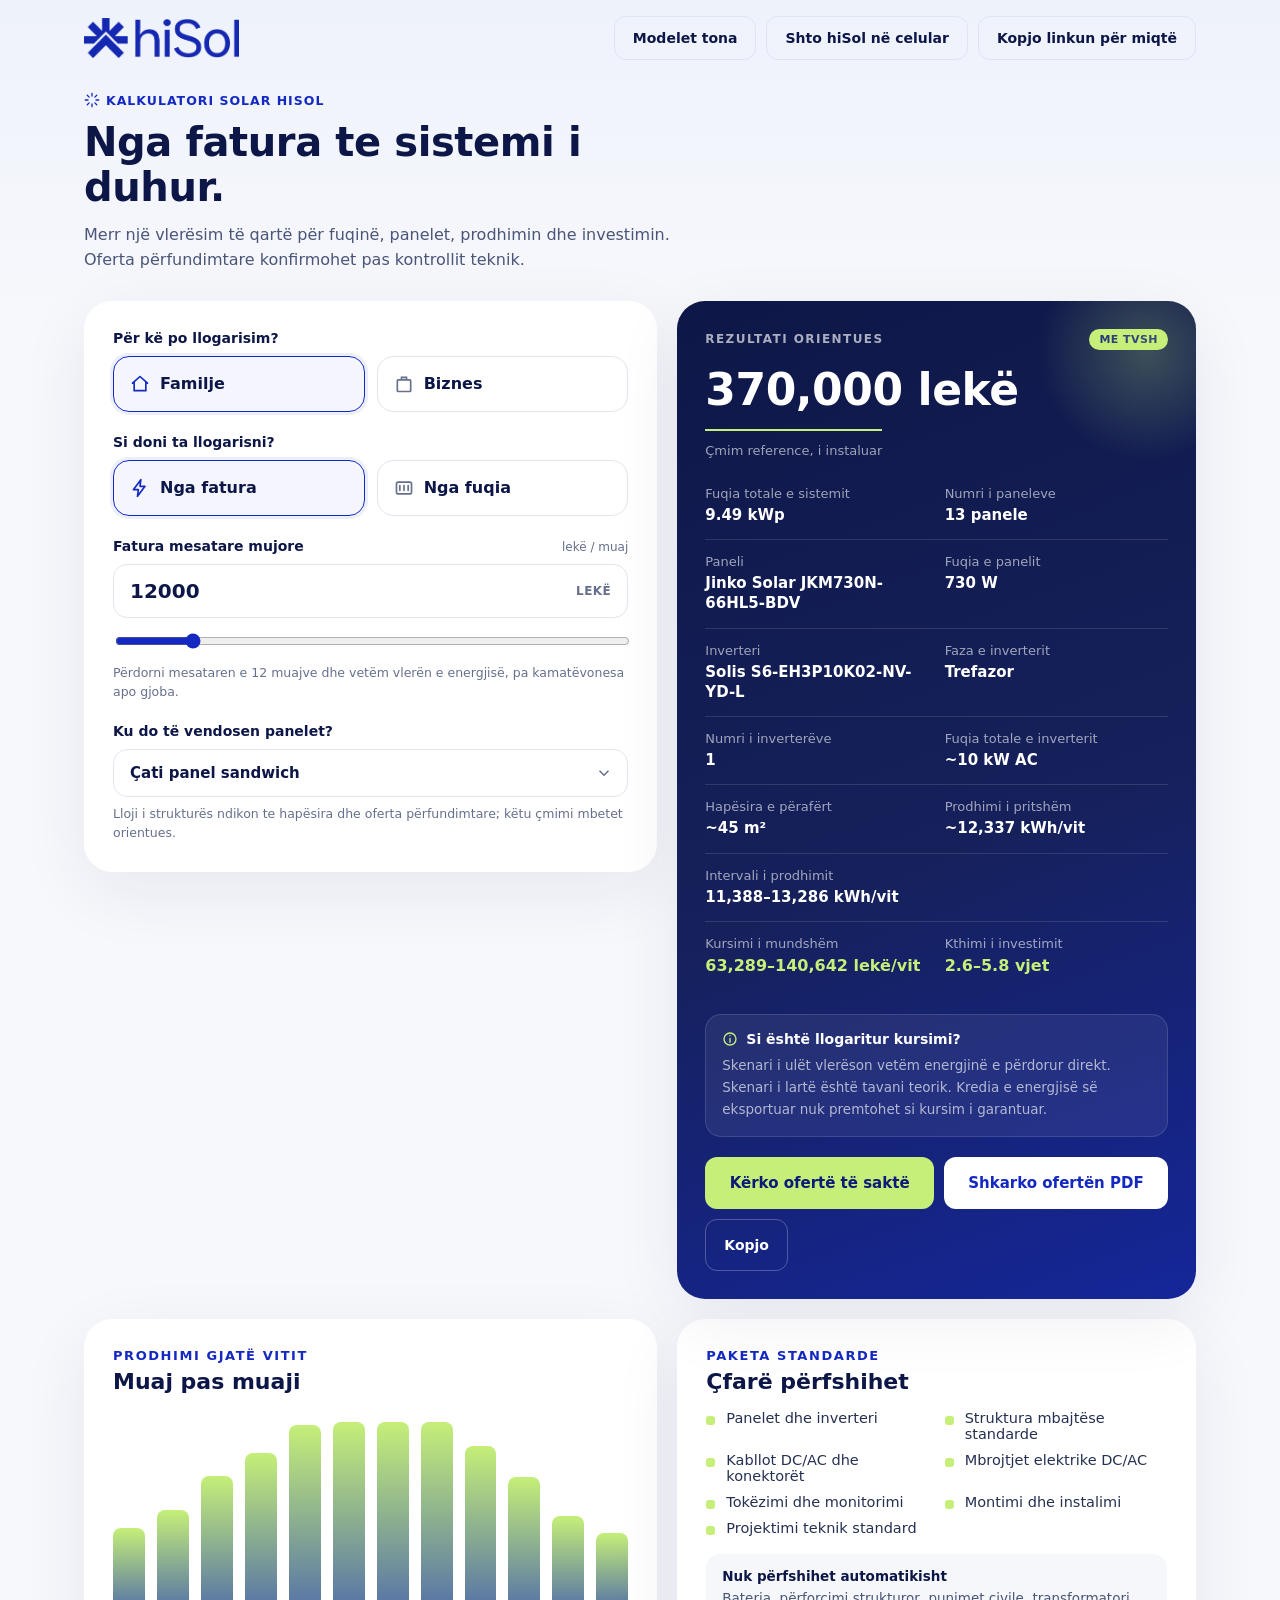
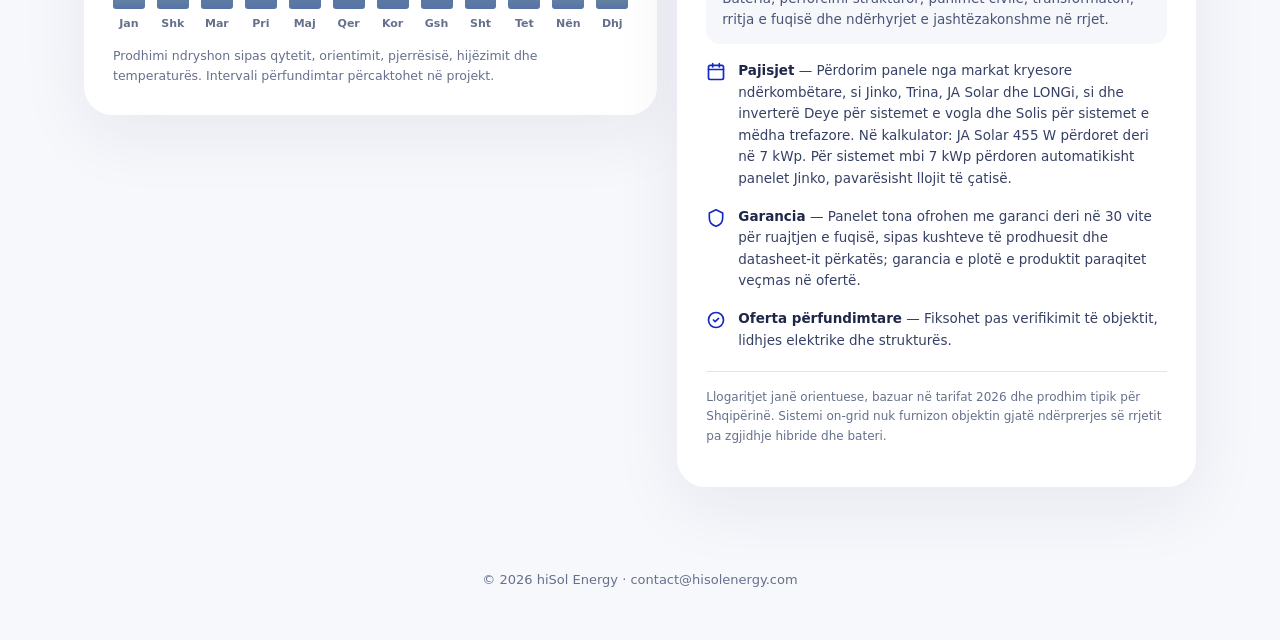
==== commit 25db5f0b: "Remove the visible SQ/EN toggle button, keep the engine dormant The i18n system stays fully function" ====
--- a/kalkulatori/index.html
+++ b/kalkulatori/index.html
@@ -23,7 +23,6 @@
       <div class="topbar__inner">
         <a class="logo-link" href="../" aria-label="hiSol"><img class="logo" src="assets/hisol-logo-header.png" alt="hiSol" /></a>
         <div class="topbar__actions">
-          <button type="button" class="btn btn--outline" data-lang-toggle aria-label="Switch to English">EN</button>
           <button id="modelsBtn" class="btn btn--outline" type="button" data-i18n="calc.modelsBtn">Modelet tona</button>
           <button id="installBtn" class="btn btn--outline" type="button" hidden data-i18n="calc.installBtn">Shto hiSol në celular</button>
           <button id="copyLinkBtn" class="btn btn--outline" type="button" data-i18n="calc.copyLinkBtn">Kopjo linkun për miqtë</button>
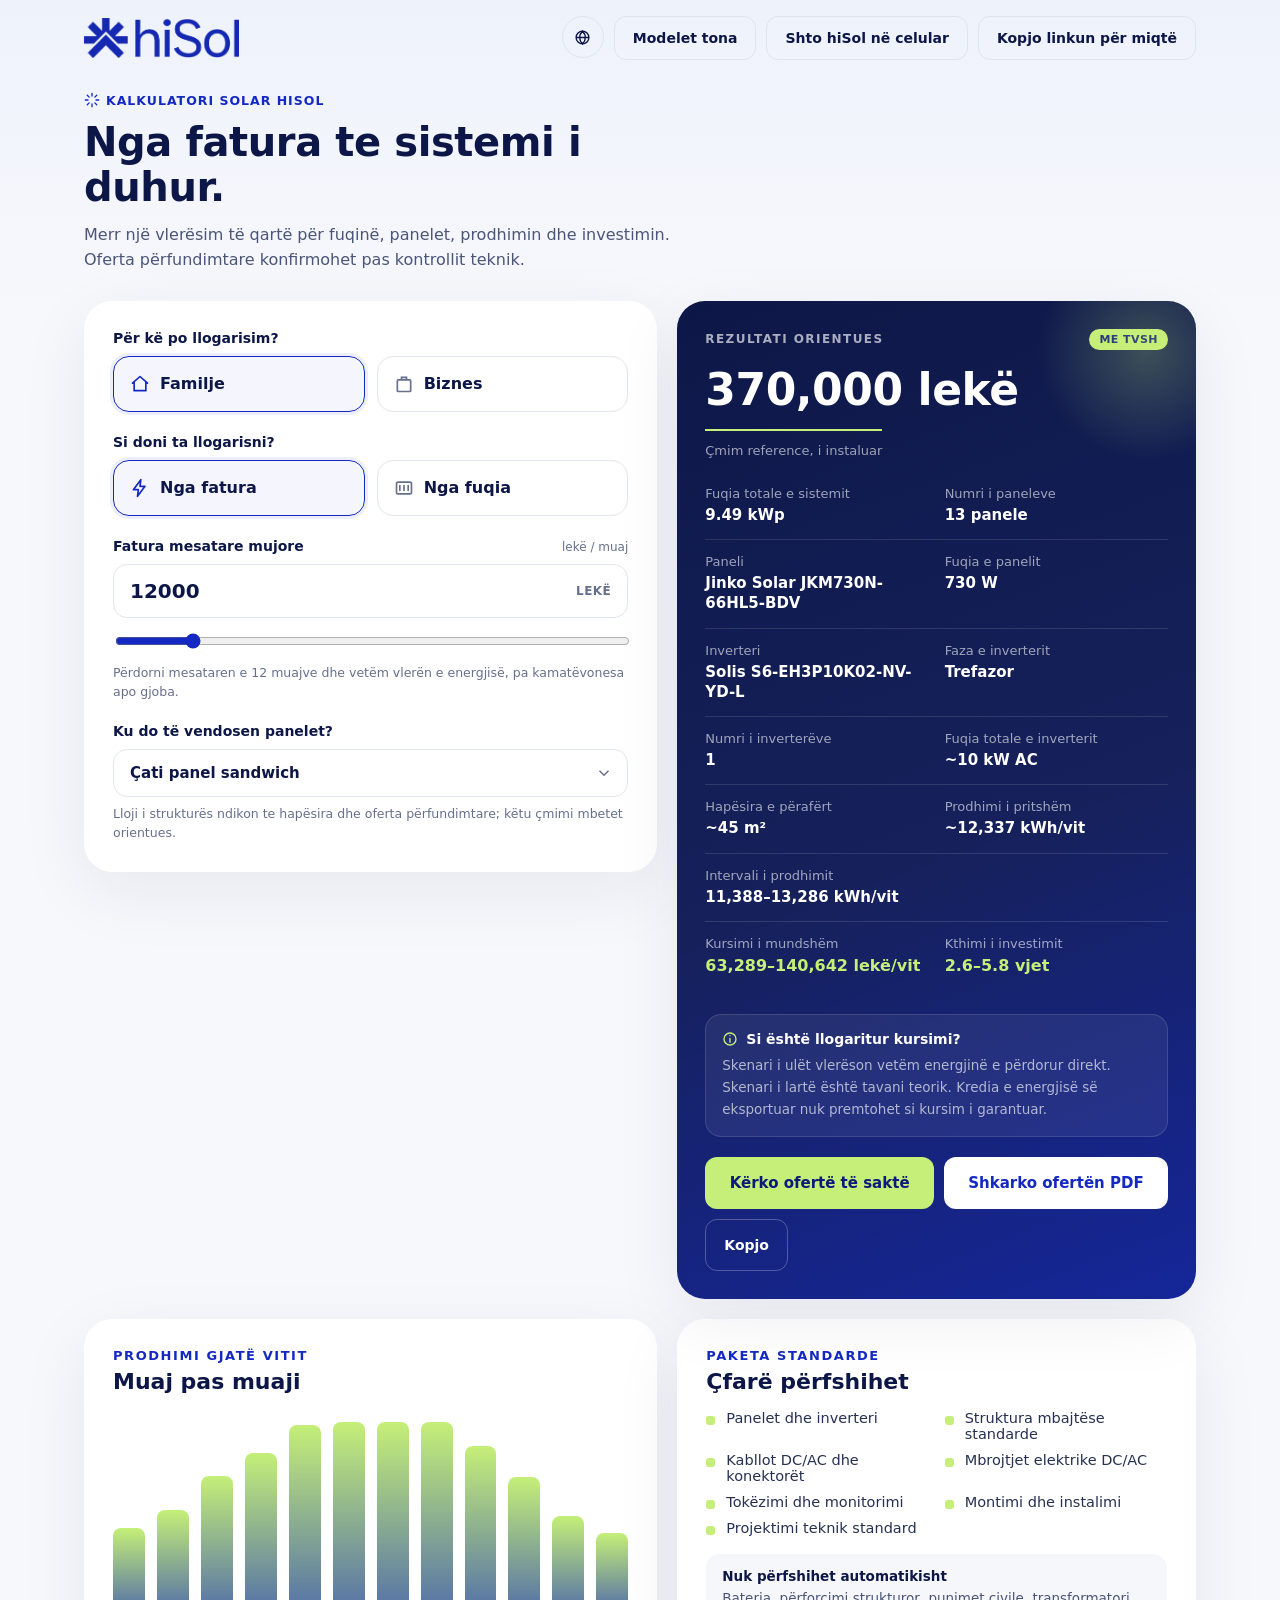
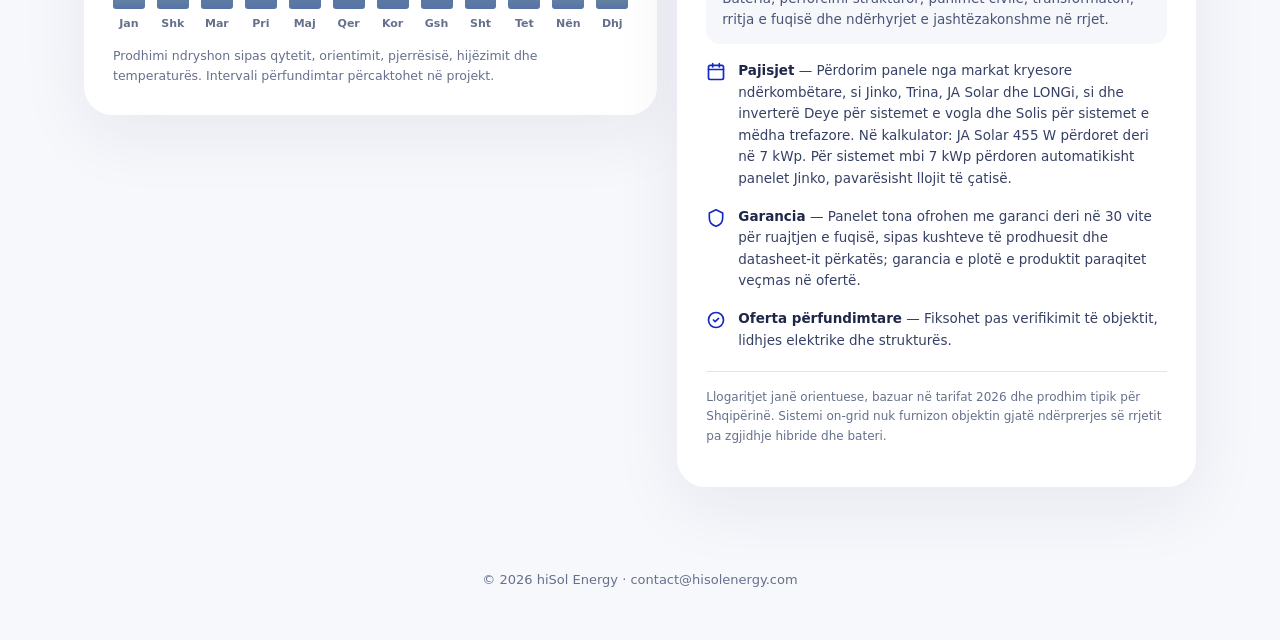
==== commit 8760122d: "Bring back the SQ/EN toggle: globe icon on desktop, footer link on mobile Two data-lang-toggle eleme" ====
--- a/kalkulatori/index.html
+++ b/kalkulatori/index.html
@@ -23,6 +23,7 @@
       <div class="topbar__inner">
         <a class="logo-link" href="../" aria-label="hiSol"><img class="logo" src="assets/hisol-logo-header.png" alt="hiSol" /></a>
         <div class="topbar__actions">
+          <button type="button" class="lang-toggle lang-toggle--icon" data-lang-toggle aria-label="Switch to English"><svg viewBox="0 0 24 24" fill="none" stroke="currentColor" stroke-width="2"><circle cx="12" cy="12" r="9"/><path d="M3 12h18M12 3c2.5 2.5 4 5.5 4 9s-1.5 6.5-4 9c-2.5-2.5-4-5.5-4-9s1.5-6.5 4-9Z"/></svg></button>
           <button id="modelsBtn" class="btn btn--outline" type="button" data-i18n="calc.modelsBtn">Modelet tona</button>
           <button id="installBtn" class="btn btn--outline" type="button" hidden data-i18n="calc.installBtn">Shto hiSol në celular</button>
           <button id="copyLinkBtn" class="btn btn--outline" type="button" data-i18n="calc.copyLinkBtn">Kopjo linkun për miqtë</button>
@@ -224,7 +225,10 @@
     </main>
 
     <footer class="footer">
-      <p>© <span id="year"></span> <span data-i18n="calc.footer">hiSol Energy · contact@hisolenergy.com</span></p>
+      <div style="display: flex; align-items: center; justify-content: center; gap: 14px; flex-wrap: wrap;">
+        <p>© <span id="year"></span> <span data-i18n="calc.footer">hiSol Energy · contact@hisolenergy.com</span></p>
+        <button type="button" class="lang-toggle lang-toggle--footer" data-lang-toggle aria-label="Switch to English"><svg viewBox="0 0 24 24" fill="none" stroke="currentColor" stroke-width="2.2"><circle cx="12" cy="12" r="9"/><path d="M3 12h18M12 3c2.5 2.5 4 5.5 4 9s-1.5 6.5-4 9c-2.5-2.5-4-5.5-4-9s1.5-6.5 4-9Z"/></svg><span data-lang-toggle-text>EN</span></button>
+      </div>
     </footer>
   </div>
 
--- a/kalkulatori/css/styles.css
+++ b/kalkulatori/css/styles.css
@@ -61,6 +61,13 @@
   justify-content: flex-end;
 }
 
+.lang-toggle { appearance: none; border: 1px solid var(--border); background: transparent; color: var(--ink); cursor: pointer; font-family: var(--font); }
+.lang-toggle svg { width: 17px; height: 17px; }
+.lang-toggle--icon { display: inline-flex; align-items: center; justify-content: center; width: 42px; height: 42px; border-radius: 50%; flex-shrink: 0; }
+@media (max-width: 859px) { .lang-toggle--icon { display: none; } }
+.lang-toggle--footer { display: none; align-items: center; gap: 5px; border: none; padding: 0; font-size: 12.5px; font-weight: 700; color: var(--muted); }
+@media (max-width: 859px) { .lang-toggle--footer { display: inline-flex; } }
+
 /* Buttons */
 .btn {
   appearance: none;
@@ -352,28 +359,7 @@
 .dialog::backdrop { background: rgba(13,23,71,0.45); backdrop-filter: blur(2px); }
 .dialog--catalog { max-width: 880px; max-height: calc(100vh - 60px); overflow-y: auto; }
 
-.catalog-back {
-  appearance: none;
-  -webkit-appearance: none;
-  position: sticky;
-  top: 0;
-  width: 34px;
-  height: 34px;
-  border-radius: 50%;
-  border: 1px solid var(--border);
-  background: #fff;
-  display: flex;
-  align-items: center;
-  justify-content: center;
-  color: var(--blue);
-  cursor: pointer;
-  box-shadow: 0 4px 10px rgba(13,23,71,0.12);
-  z-index: 2;
-  margin-bottom: -34px;
-}
-.catalog-back:hover { background: var(--bg); }
-
-.catalog-head { padding-left: 46px; border-bottom: 1px solid var(--border); padding-bottom: 14px; margin-bottom: 4px; min-height: 34px; }
+.catalog-head { border-bottom: 1px solid var(--border); padding-bottom: 14px; margin-bottom: 4px; }
 .catalog-head h3 { margin-bottom: 4px; }
 
 .catalog-grid {
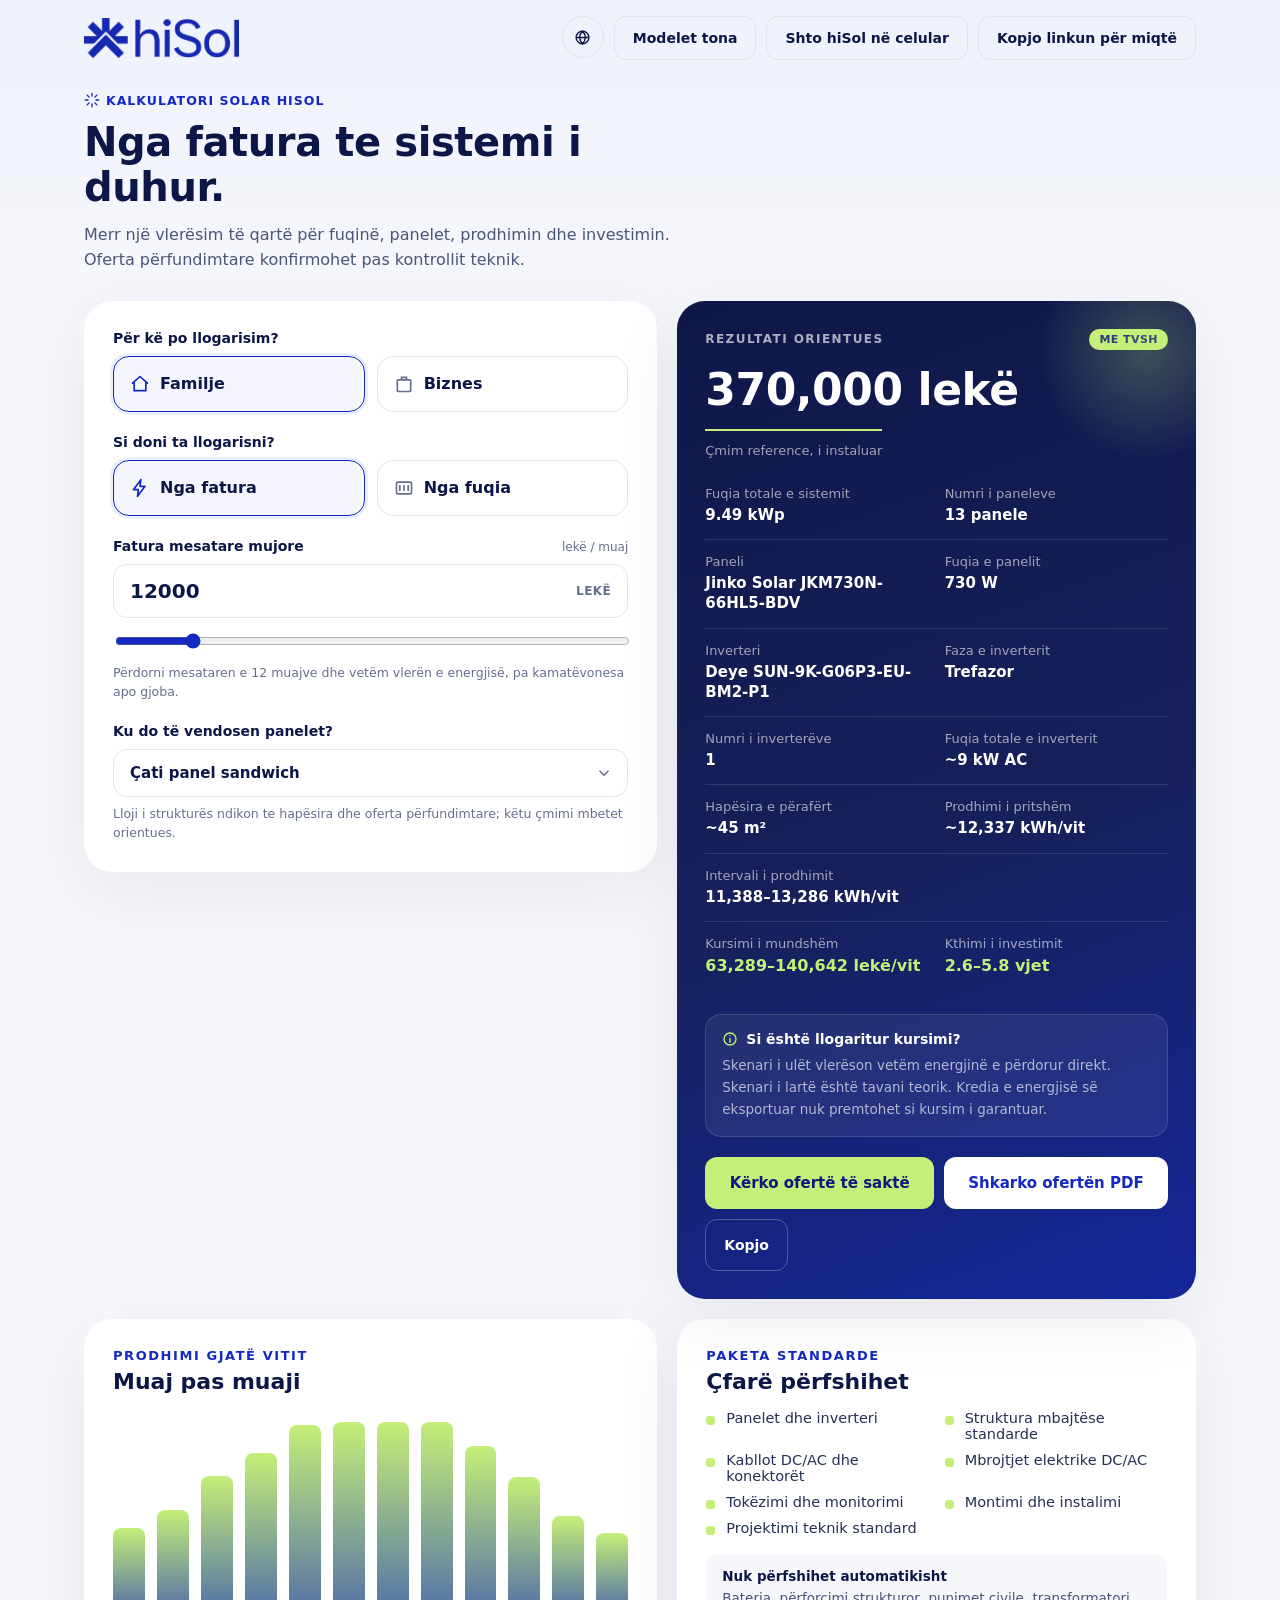
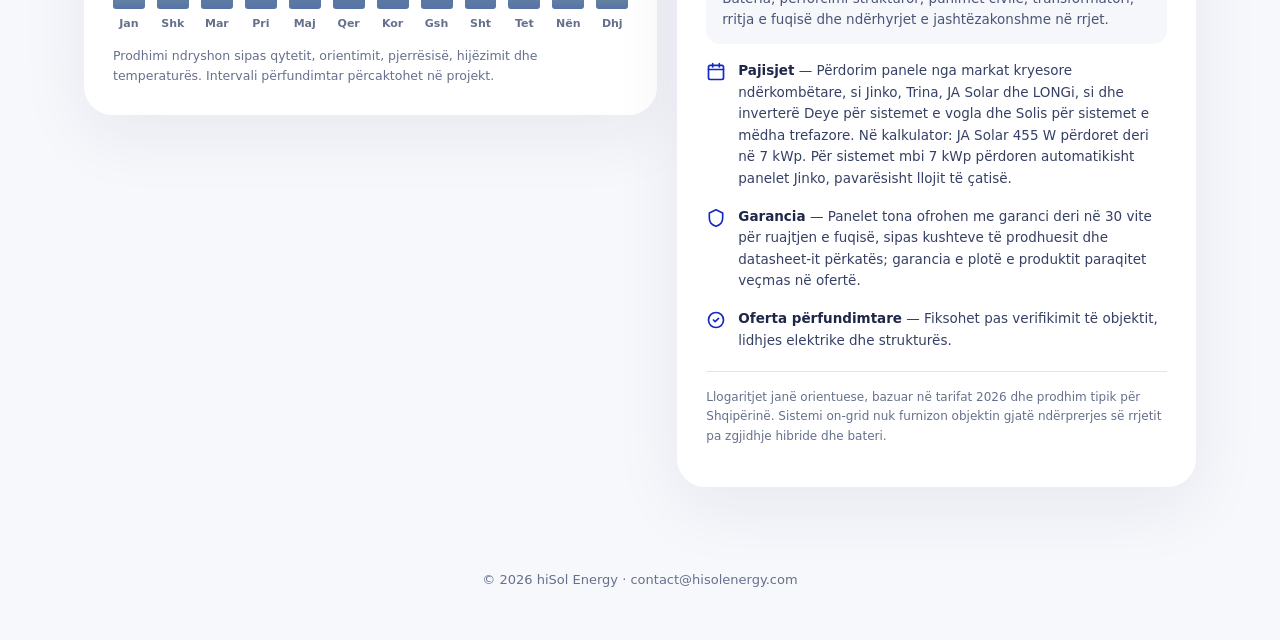
==== commit aac8c578: "Reconcile branch with main: keep new pricing tiers, WhatsApp number, PDF share sheet, catalog back b" ====
--- a/kalkulatori/index.html
+++ b/kalkulatori/index.html
@@ -272,6 +272,9 @@
   </dialog>
 
   <dialog id="modelsDialog" class="dialog dialog--catalog">
+    <button class="catalog-back" type="button" data-close-dialog aria-label="Mbyll" data-i18n-aria-label="calc.closeBtn">
+      <svg viewBox="0 0 24 24" width="18" height="18" fill="none" stroke="currentColor" stroke-width="2" stroke-linecap="round" stroke-linejoin="round"><line x1="19" y1="12" x2="5" y2="12"></line><polyline points="12 19 5 12 12 5"></polyline></svg>
+    </button>
     <div class="catalog-head">
       <h3 data-i18n="calc.modelsTitle">Modelet me të cilat punojmë</h3>
       <p class="muted" data-i18n="calc.modelsBody">Katalogu i plotë i paneleve dhe inverterëve. Çmimi dhe konfigurimi final konfirmohen pas verifikimit teknik.</p>
--- a/kalkulatori/css/styles.css
+++ b/kalkulatori/css/styles.css
@@ -359,7 +359,28 @@
 .dialog::backdrop { background: rgba(13,23,71,0.45); backdrop-filter: blur(2px); }
 .dialog--catalog { max-width: 880px; max-height: calc(100vh - 60px); overflow-y: auto; }
 
-.catalog-head { border-bottom: 1px solid var(--border); padding-bottom: 14px; margin-bottom: 4px; }
+.catalog-back {
+  appearance: none;
+  -webkit-appearance: none;
+  position: sticky;
+  top: 0;
+  width: 34px;
+  height: 34px;
+  border-radius: 50%;
+  border: 1px solid var(--border);
+  background: #fff;
+  display: flex;
+  align-items: center;
+  justify-content: center;
+  color: var(--blue);
+  cursor: pointer;
+  box-shadow: 0 4px 10px rgba(13,23,71,0.12);
+  z-index: 2;
+  margin-bottom: -34px;
+}
+.catalog-back:hover { background: var(--bg); }
+
+.catalog-head { padding-left: 46px; border-bottom: 1px solid var(--border); padding-bottom: 14px; margin-bottom: 4px; min-height: 34px; }
 .catalog-head h3 { margin-bottom: 4px; }
 
 .catalog-grid {
